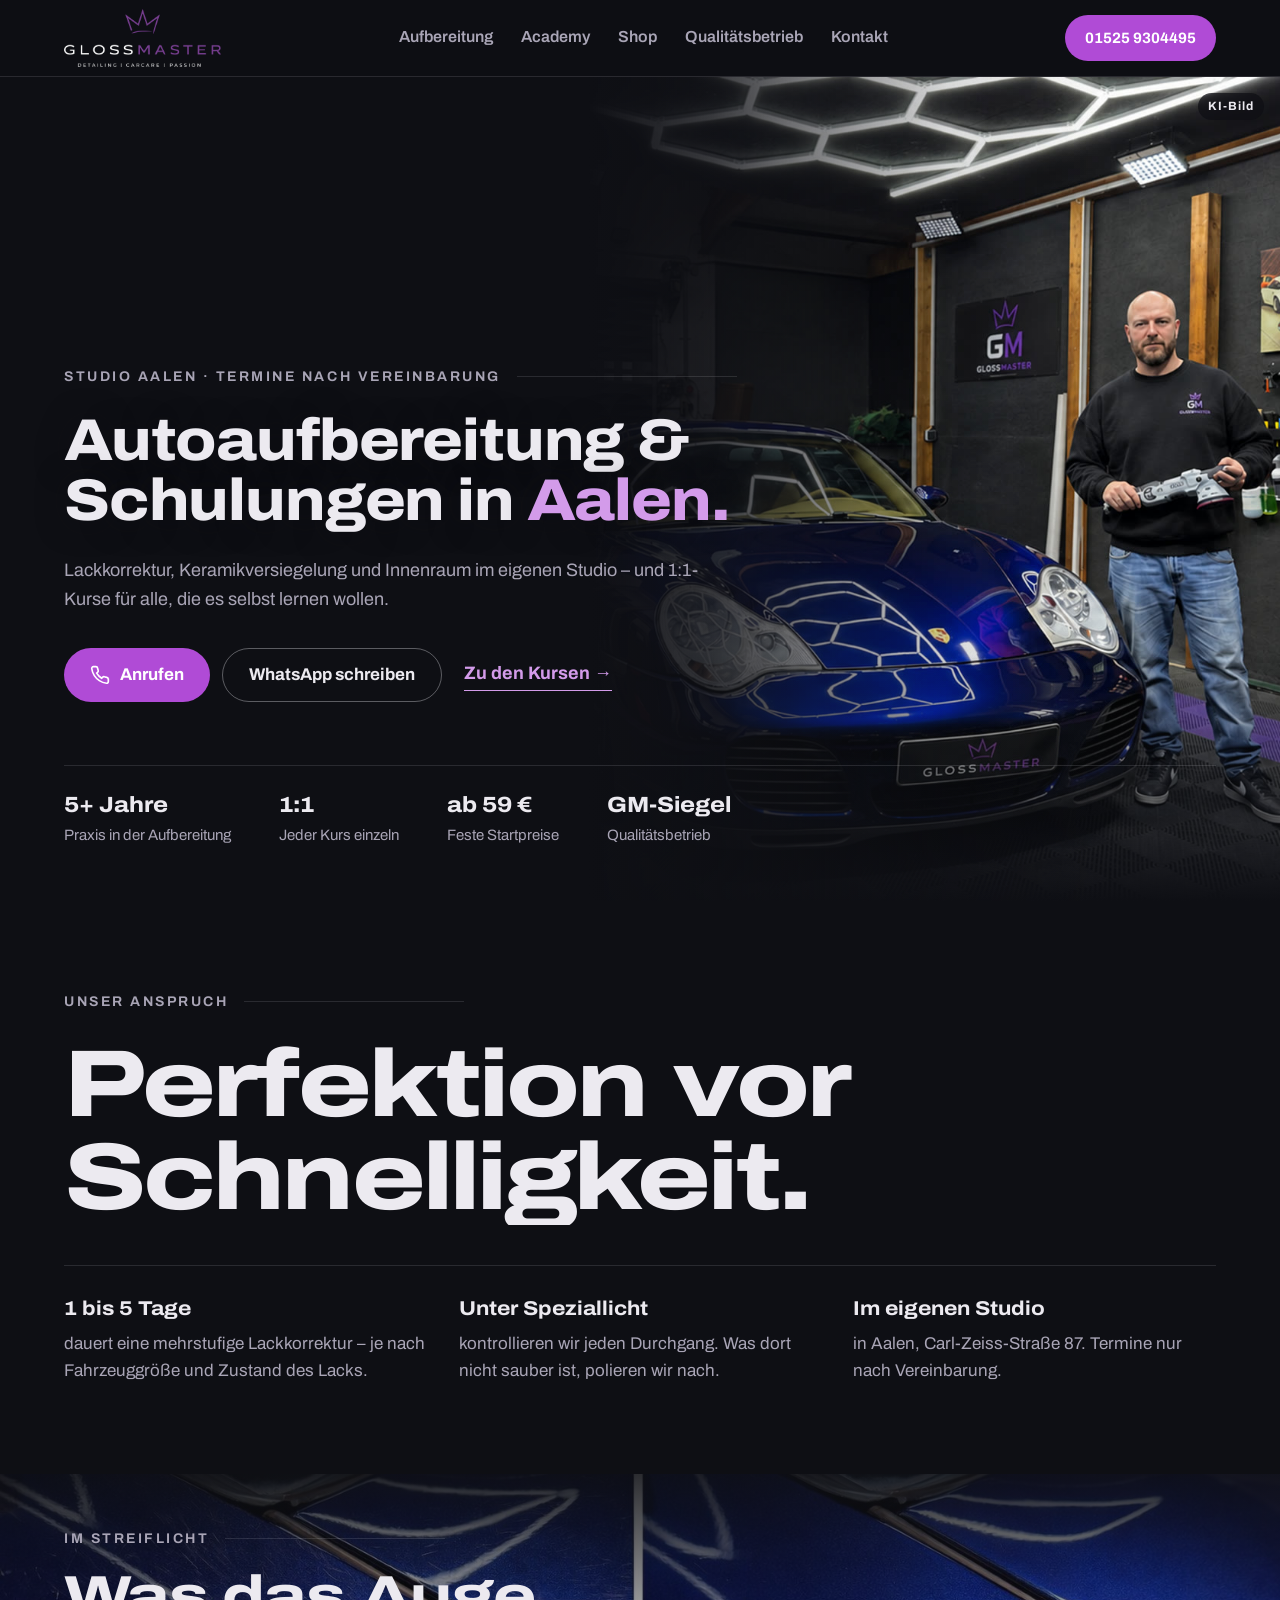
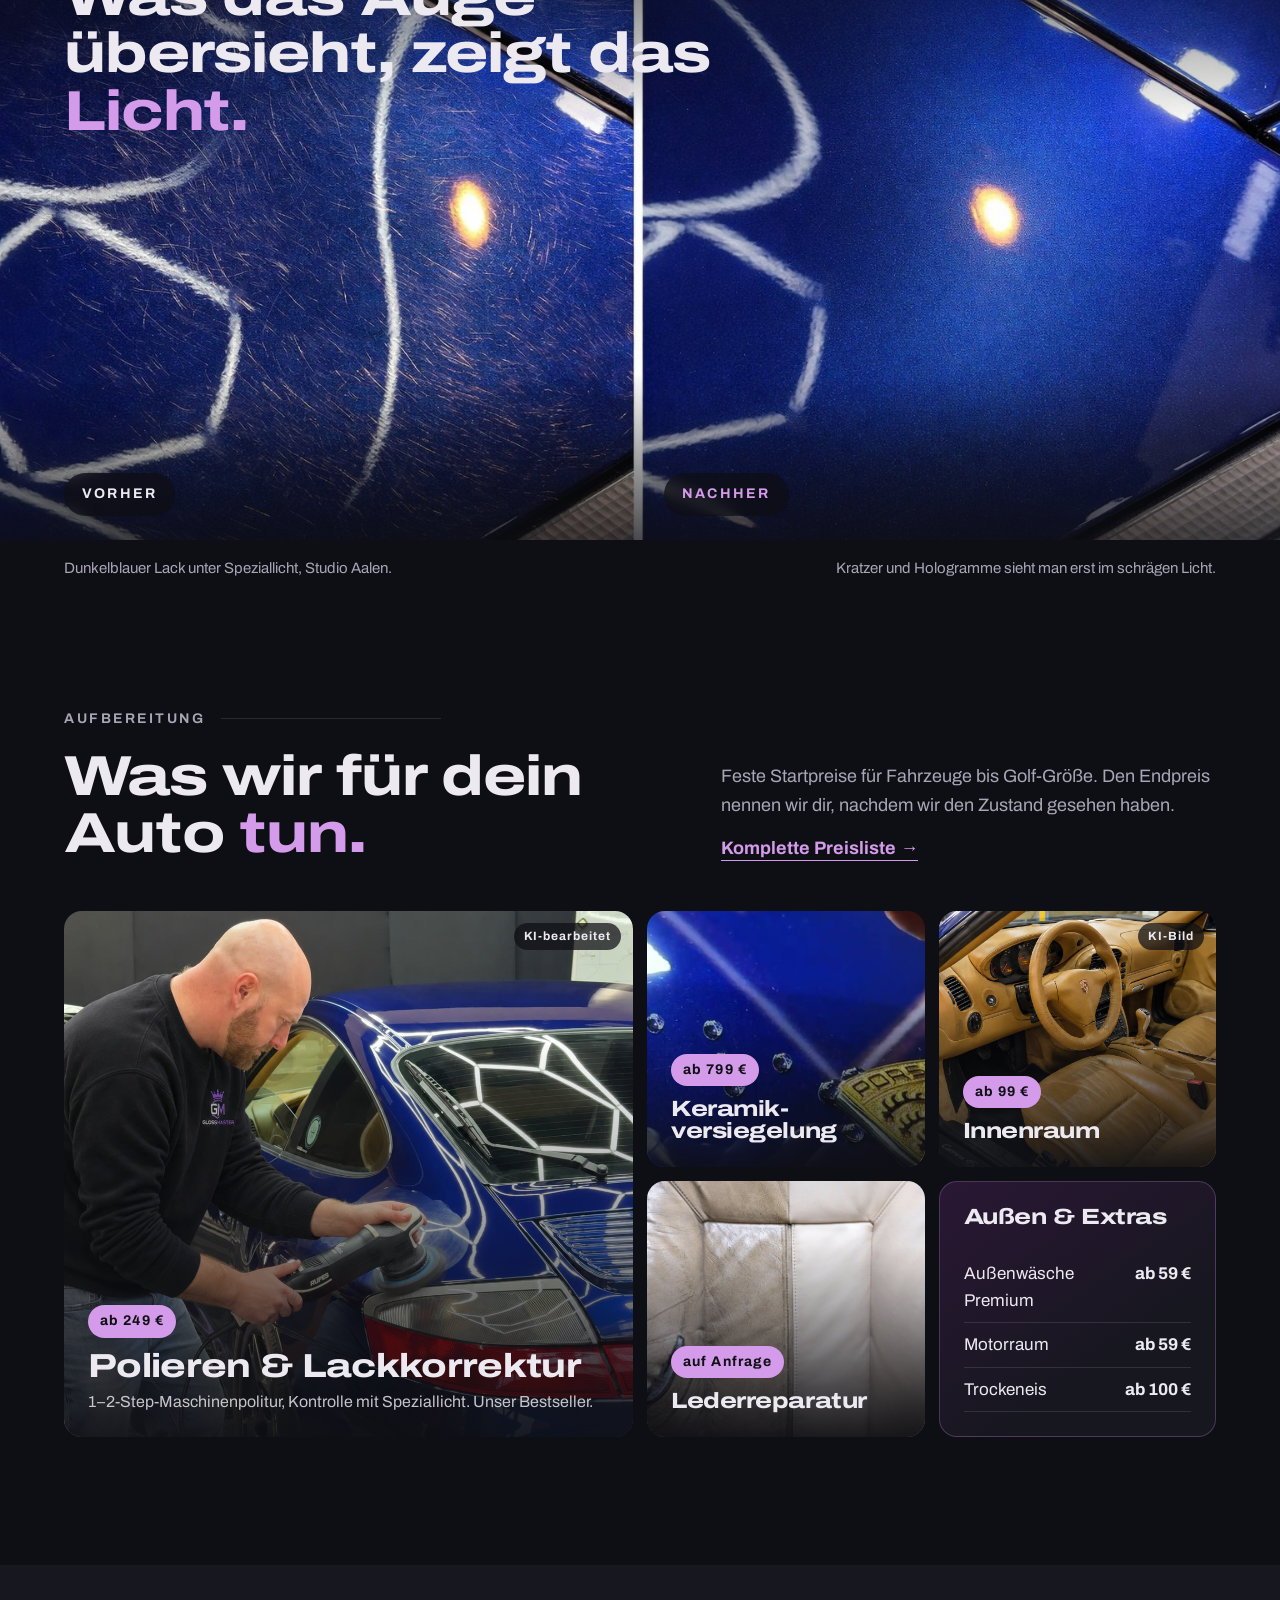
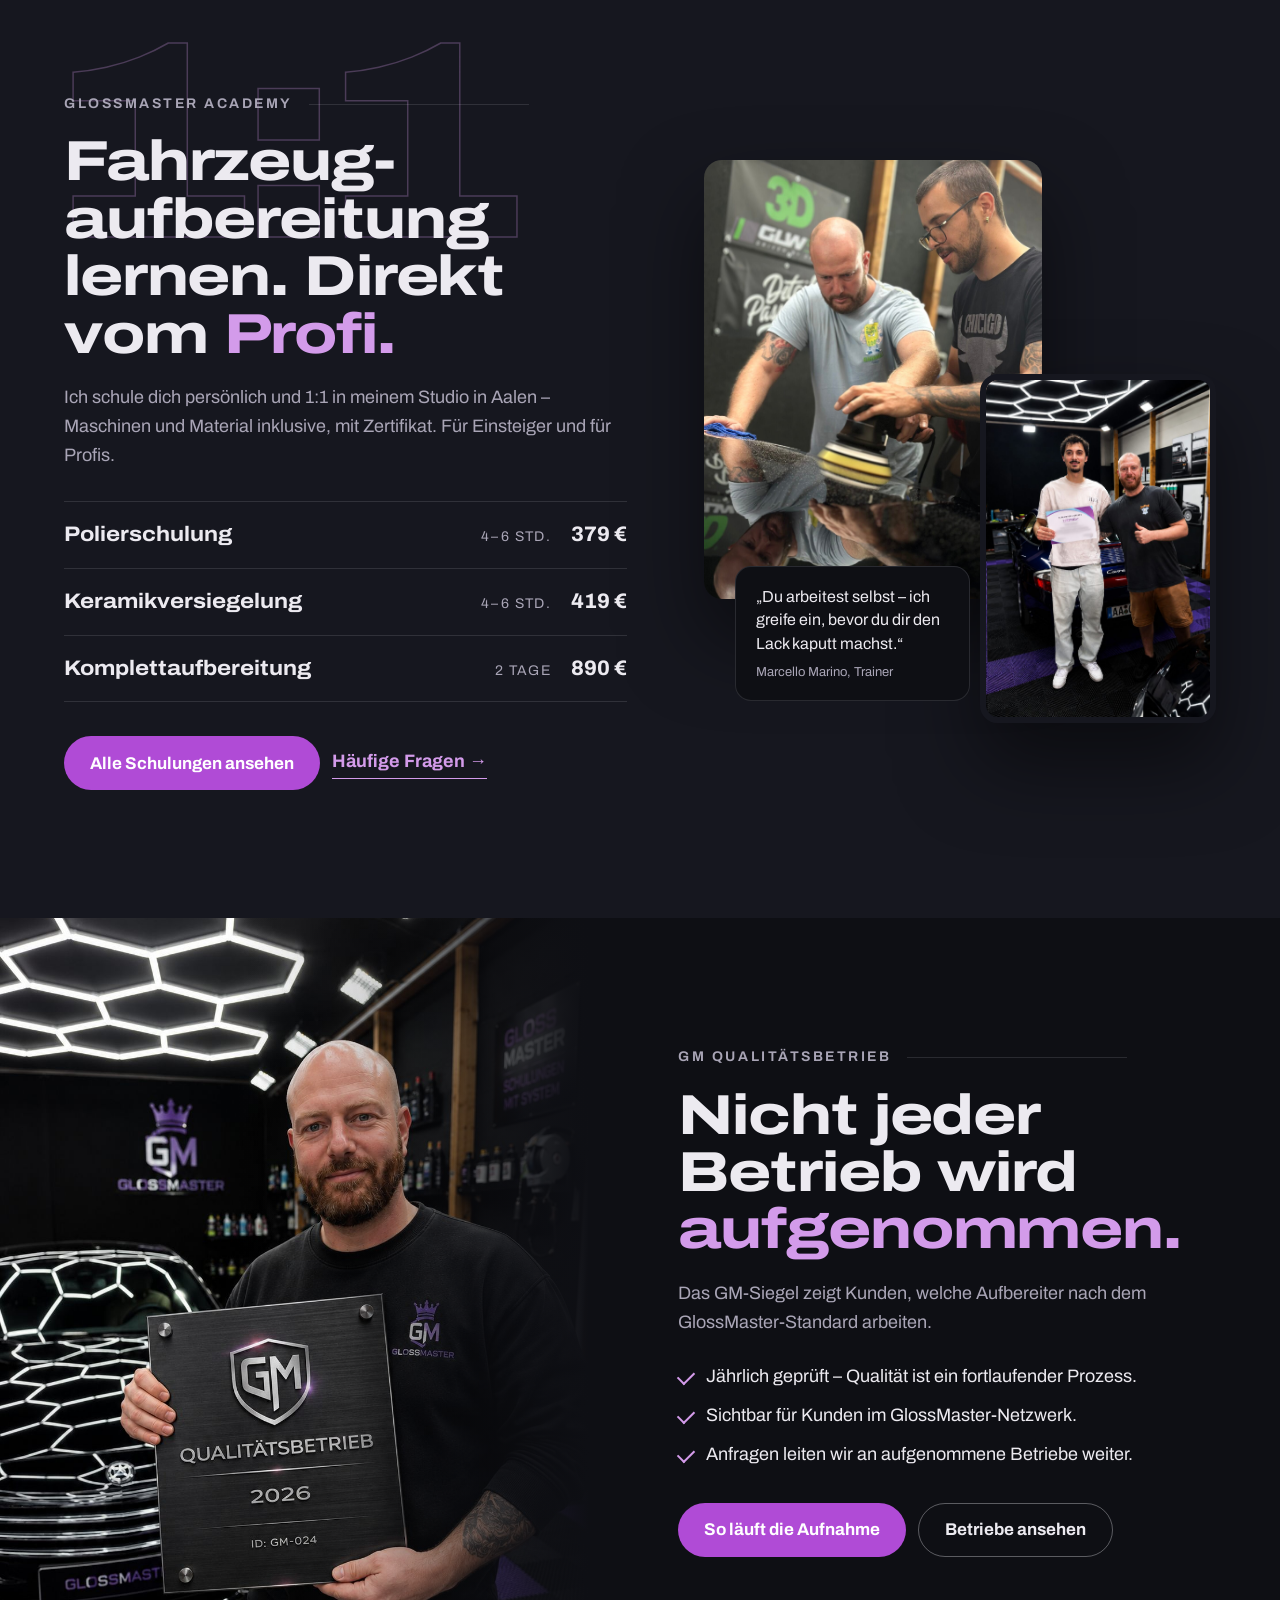
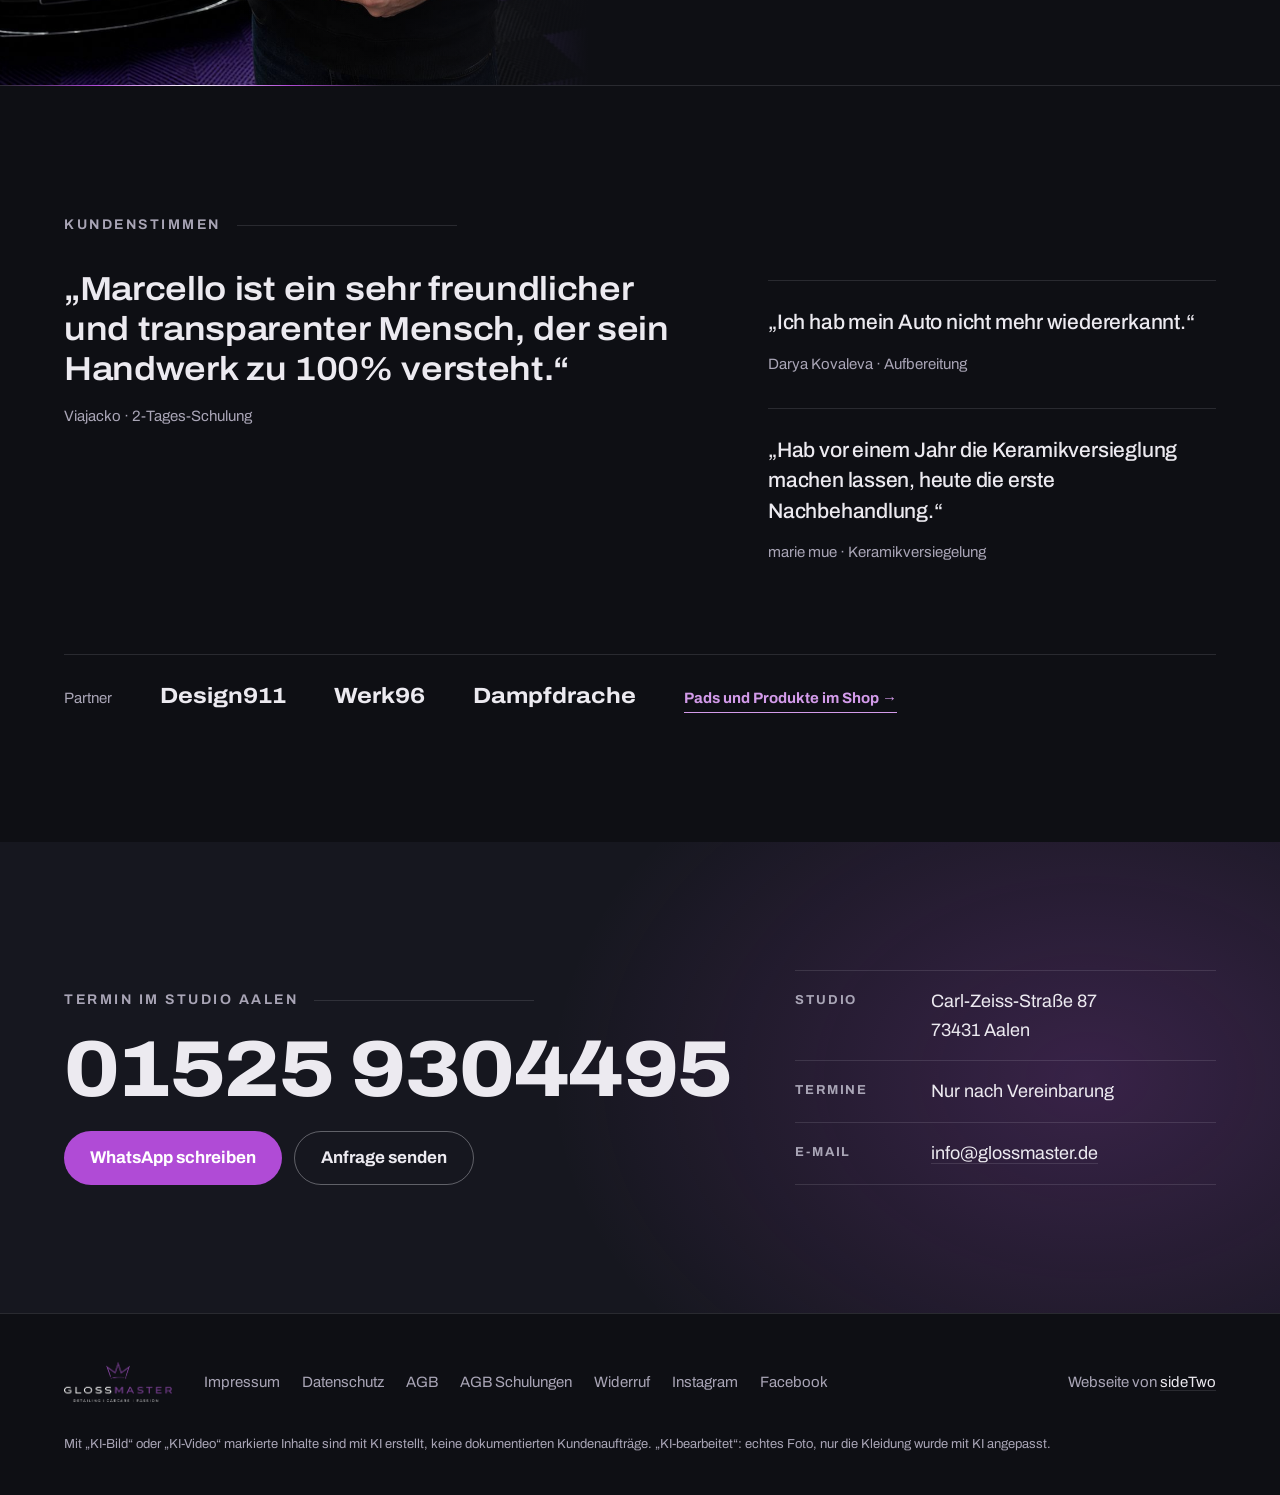
==== a-streiflicht/index.html @ d6c6d4ce "Hero: Marcello mit Porsche und GlossMaster-Kennzeichen (KI-Bild), Coaching-Karte wie die anderen Kar" ====
<!DOCTYPE html>
<html lang="de">
<head>
<meta charset="utf-8" />
<meta name="viewport" content="width=device-width, initial-scale=1" />
<meta name="robots" content="noindex, nofollow" />
<title>Autoaufbereitung & Schulungen in Aalen | GlossMaster</title>
<meta name="description" content="Lackkorrektur, Keramikversiegelung und Innenaufbereitung im Studio Aalen – und 1:1-Schulungen der GlossMaster Academy mit Zertifikat." />
<!--
  Entwurf A „Streiflicht“ – Startseite (sideTwo, 2026-11-23)
  Hero-Foto vorläufig (Porsche 992). Die Animation am Porsche 996 kommt nach dem Termin am 25.11.
  Alle Inhalte, Preise und Stimmen von glossmaster.de (Stand 2026-11-23).
-->
<link rel="preload" href="../assets/schrift/archivo-latin-wdth-wght.woff2" as="font" type="font/woff2" crossorigin />
<link rel="stylesheet" href="stil.css" />
<style>
  /* ---------- Hero ---------- */
  .hero {
    position: relative; overflow: hidden;
    min-height: min(calc(100vh - var(--kopf)), 980px); min-height: min(calc(100svh - var(--kopf)), 980px);
    display: flex; flex-direction: column; justify-content: flex-end;
  }
  .hero-foto { position: absolute; top: 0; right: 0; bottom: 0; width: 54vw; }
  .hero-foto img { width: 100%; height: 100%; object-fit: cover; object-position: 50% 42%; }
  .hero-foto::after {
    content: ""; position: absolute; inset: 0;
    background:
      linear-gradient(90deg, var(--grund) 0%, rgba(14,15,20,.82) 18%, rgba(14,15,20,.15) 52%, rgba(14,15,20,0) 75%),
      linear-gradient(0deg, var(--grund) 0%, rgba(14,15,20,0) 30%);
  }
  .hero::after {
    content: ""; position: absolute; inset: -30% -40%; pointer-events: none; z-index: 2;
    background: linear-gradient(105deg, transparent 44%, rgba(255,255,255,.035) 47%, rgba(255,255,255,.16) 50%, rgba(211,155,234,.08) 52.5%, transparent 56%);
    transform: translateX(-55%); mix-blend-mode: screen;
    animation: streif 8s cubic-bezier(.6,0,.3,1) infinite;
  }
  .hero-inhalt { position: relative; z-index: 1; width: 100%; padding-top: clamp(48px, 7vh, 96px); padding-bottom: clamp(36px, 6vh, 72px); }
  .hero-text { max-width: min(58vw, 980px); }
  .hero h1 { font-size: clamp(40px, 4.6vw, 92px); font-stretch: 112%; font-weight: 800; margin: 22px 0 26px; hyphens: manual; text-wrap: balance; text-shadow: 0 2px 30px rgba(14,15,20,.55); }
  .hero .lead { margin-bottom: 34px; }
  .hero .knoepfe .pfeil { margin-left: 10px; }
  .fakten {
    display: grid; grid-template-columns: repeat(4, auto); justify-content: start; gap: 12px 48px;
    margin-top: clamp(40px, 7vh, 88px); padding-top: 22px; border-top: 1px solid var(--linie); font-size: 15px; color: var(--gedimmt);
  }
  .fakten b { display: block; font-size: 22px; font-weight: 760; font-stretch: 112%; color: var(--text); }

  /* ---------- Anspruch: großer Schriftzug ---------- */
  .anspruch .gross {
    font-size: clamp(36px, 7.4vw, 150px); font-weight: 800; font-stretch: 125%; letter-spacing: -.03em; line-height: .98;
    margin: 26px 0 40px; hyphens: manual;
  }
  .anspruch-fuss { display: grid; grid-template-columns: repeat(3, minmax(0, 1fr)); gap: 32px; border-top: 1px solid var(--linie); padding-top: 26px; }
  .anspruch-fuss p { color: var(--gedimmt); font-size: 17px; }
  .anspruch-fuss b { display: block; color: var(--text); font-size: 20px; font-weight: 720; font-stretch: 112%; margin-bottom: 6px; }

  /* ---------- Vorher/Nachher über die volle Breite ---------- */
  .vn-voll { position: relative; height: clamp(440px, 74vh, 800px); background: #000; }
  .vn-voll img { width: 100%; height: 100%; object-fit: cover; object-position: 50% 62%; }
  .vn-voll .verlauf { position: absolute; inset: 0; background: linear-gradient(180deg, rgba(14,15,20,.88) 0%, rgba(14,15,20,0) 38%, rgba(14,15,20,0) 75%, rgba(14,15,20,.75) 100%); }
  .vn-voll .huelle { position: absolute; left: 0; right: 0; top: clamp(32px, 6vh, 64px); z-index: 2; }
  .vn-voll h2 { max-width: 15ch; margin-bottom: 0; }
  .marke {
    position: absolute; bottom: 24px; z-index: 2;
    font-size: 14px; font-weight: 700; letter-spacing: .16em; text-transform: uppercase;
    background: rgba(14,15,20,.72); backdrop-filter: blur(6px); border-radius: 999px; padding: 10px 18px;
  }
  .marke.vorher { left: var(--rand); }
  .marke.nachher { left: calc(50% + 24px); color: var(--violett-hell); }
  .vn-unter { display: flex; justify-content: space-between; gap: 20px; flex-wrap: wrap; padding-top: 16px; font-size: 15px; color: var(--gedimmt); }

  /* ---------- Leistungen als Mosaik ---------- */
  .leist-kopf { display: grid; grid-template-columns: 1.2fr 1fr; gap: clamp(28px, 5vw, 80px); align-items: end; margin-bottom: 48px; }
  .leist-kopf h2 { margin-bottom: 0; }
  .leist-kopf .lead { margin-bottom: 14px; }
  .mosaik { display: grid; grid-template-columns: repeat(4, minmax(0, 1fr)); grid-auto-rows: clamp(240px, 20vw, 330px); gap: 14px; }
  .kachel { position: relative; border-radius: 18px; overflow: hidden; text-decoration: none; background: var(--flaeche); display: flex; align-items: flex-end; }
  .kachel img { position: absolute; inset: 0; width: 100%; height: 100%; object-fit: cover; transition: transform .6s ease; }
  .kachel:hover img { transform: scale(1.04); }
  .kachel::before { content: ""; position: absolute; inset: 0; z-index: 1; background: linear-gradient(0deg, rgba(14,15,20,.92) 0%, rgba(14,15,20,.35) 45%, rgba(14,15,20,0) 75%); }
  .kachel-text { position: relative; z-index: 2; padding: 24px; }
  .kachel .preis { display: inline-block; font-size: 14px; font-weight: 700; letter-spacing: .08em; color: var(--grund); background: var(--violett-hell); border-radius: 999px; padding: 5px 12px; margin-bottom: 12px; }
  .kachel h3 { font-size: clamp(22px, 1.7vw, 28px); font-weight: 760; }
  .kachel p { margin-top: 6px; font-size: 16px; color: rgba(236,234,240,.82); line-height: 1.45; }
  .kachel.gross { grid-column: span 2; grid-row: span 2; }
  .kachel.gross h3 { font-size: clamp(28px, 2.6vw, 44px); }
  .kachel.text { background: linear-gradient(145deg, #2a1734, var(--flaeche) 70%); border: 1px solid rgba(211,155,234,.25); align-items: stretch; }
  .kachel.text::before { display: none; }
  .kachel.text .kachel-text { display: flex; flex-direction: column; justify-content: space-between; width: 100%; }
  .kachel.text ul { list-style: none; display: grid; gap: 8px; font-size: 17px; }
  .kachel.text li { display: flex; justify-content: space-between; gap: 12px; border-bottom: 1px solid var(--linie); padding-bottom: 8px; }
  .kachel.text li b { font-weight: 720; white-space: nowrap; }

  /* ---------- Academy-Teaser ---------- */
  .aca { display: grid; grid-template-columns: 1.1fr 1fr; gap: clamp(28px, 6vw, 110px); align-items: center; }
  .aca-text { position: relative; }
  .riesig {
    position: absolute; top: -.32em; left: -.04em; z-index: 0; pointer-events: none;
    font-size: clamp(180px, 22vw, 400px); font-weight: 800; font-stretch: 125%; line-height: 1; letter-spacing: -.04em;
    color: transparent; -webkit-text-stroke: 1.5px rgba(211,155,234,.28);
  }
  .aca-text > *:not(.riesig) { position: relative; z-index: 1; }
  .kursliste { list-style: none; margin: 32px 0 34px; border-top: 1px solid var(--linie); }
  .kursliste li { display: grid; grid-template-columns: 1fr auto auto; gap: 20px; align-items: baseline; padding: 16px 0; border-bottom: 1px solid var(--linie); }
  .kursliste b { font-size: 21px; font-weight: 720; font-stretch: 112%; }
  .kursliste span { font-size: 14px; letter-spacing: .1em; text-transform: uppercase; color: var(--gedimmt); }
  .kursliste em { font-style: normal; font-size: 21px; font-weight: 760; }
  .fotostapel { position: relative; height: clamp(460px, 44vw, 680px); }
  .fotostapel img { position: absolute; object-fit: cover; border-radius: 18px; box-shadow: 0 40px 80px rgba(0,0,0,.5); }
  .fotostapel .eins { left: 0; top: 0; width: 66%; height: 78%; }
  .fotostapel .zwei { right: 0; bottom: 0; width: 46%; height: 62%; border: 6px solid var(--flaeche); }
  .fotostapel .zitatkarte {
    position: absolute; left: 6%; bottom: 4%; max-width: 46%; z-index: 2;
    background: var(--grund); border: 1px solid var(--linie); border-radius: 16px; padding: 18px 20px; font-size: 16px; line-height: 1.45;
  }
  .fotostapel .zitatkarte cite { display: block; margin-top: 8px; font-style: normal; font-size: 13px; color: var(--gedimmt); }

  /* ---------- Qualitätsbetrieb: Bild randabfallend links ---------- */
  .siegel { position: relative; overflow: hidden; }
  .siegel-bild { position: absolute; top: 0; bottom: 0; left: 0; width: 46vw; }
  .siegel-bild img { width: 100%; height: 100%; object-fit: cover; object-position: 50% 30%; }
  .siegel-bild::after { content: ""; position: absolute; inset: 0; background: linear-gradient(270deg, var(--grund) 0%, rgba(14,15,20,.2) 35%, rgba(14,15,20,0) 60%); }
  .siegel .huelle { position: relative; z-index: 2; display: grid; grid-template-columns: 1fr 1fr; }
  .siegel-text { grid-column: 2; padding: clamp(80px, 10vw, 150px) 0 clamp(80px, 10vw, 150px) clamp(0px, 3vw, 48px); }
  .siegel .haken { margin: 26px 0 34px; font-size: 18px; }

  /* ---------- Stimmen ---------- */
  .stimmen { display: grid; grid-template-columns: 1.4fr 1fr; gap: clamp(28px, 6vw, 100px); align-items: start; }
  .stimme blockquote { font-size: clamp(26px, 2.6vw, 44px); line-height: 1.2; font-weight: 600; font-stretch: 112%; letter-spacing: -.01em; }
  .stimme.klein blockquote { font-size: 21px; font-weight: 500; font-stretch: 100%; line-height: 1.45; }
  .stimme cite { display: block; margin-top: 14px; font-style: normal; font-size: 15px; color: var(--gedimmt); }
  .stimmen-rechts { display: grid; gap: 32px; padding-top: 10px; }
  .stimmen-rechts .stimme { padding-top: 26px; border-top: 1px solid var(--linie); }
  .partner { margin-top: clamp(56px, 7vw, 96px); padding-top: 24px; border-top: 1px solid var(--linie); display: flex; gap: 16px 48px; flex-wrap: wrap; align-items: baseline; color: var(--gedimmt); font-size: 15px; }
  .partner b { color: var(--text); font-size: 22px; font-weight: 720; font-stretch: 112%; }

  @media (max-width: 1080px) {
    .mosaik { grid-template-columns: repeat(2, minmax(0, 1fr)); }
    .anspruch-fuss { grid-template-columns: 1fr; gap: 18px; }
  }
  @media (max-width: 860px) {
    .hero { min-height: 0; display: block; }
    .hero-foto { position: relative; width: 100%; height: 52vh; min-height: 320px; max-height: 520px; }
    .hero-foto::after { background: linear-gradient(0deg, var(--grund) 0%, rgba(14,15,20,.2) 45%, rgba(14,15,20,0) 70%); }
    .hero-inhalt { margin-top: -120px; padding-top: 0; }
    .hero-text { max-width: none; }
    .fakten { grid-template-columns: 1fr 1fr; gap: 18px 20px; margin-top: 32px; }
    .leist-kopf, .aca, .stimmen { grid-template-columns: minmax(0, 1fr); }
    .siegel-bild { position: relative; width: 100%; height: 50vh; min-height: 300px; }
    .siegel-bild::after { background: linear-gradient(0deg, var(--grund) 0%, rgba(14,15,20,0) 50%); }
    .siegel .huelle { grid-template-columns: minmax(0, 1fr); }
    .siegel-text { grid-column: 1; padding: 8px 0 80px; }
    .fotostapel { height: 420px; }
    .anspruch .gross { font-stretch: 100%; }
  }
  @media (max-width: 560px) {
    .mosaik { grid-template-columns: minmax(0, 1fr); grid-auto-rows: 260px; }
    .kachel.gross { grid-column: auto; grid-row: span 1; }
    .vn-voll { height: 420px; }
    .vn-voll img { object-position: 50% 100%; }
    .marke { bottom: 14px; font-size: 12px; padding: 7px 12px; }
    .marke.nachher { left: calc(50% + 12px); }
    .kursliste li { grid-template-columns: 1fr auto; }
    .kursliste span { display: none; }
    .fotostapel { height: 360px; }
    .fotostapel .zitatkarte { max-width: 70%; font-size: 15px; }
    .hero .knoepfe .pfeil { margin: 8px 0 0; }
  }
</style>
</head>
<body>

<header class="kopf">
  <div class="huelle">
    <a class="logo" href="./" aria-label="GlossMaster – zur Startseite"><img src="../assets/bilder/logo.png" alt="GlossMaster – Detailing, Carcare, Passion" width="900" height="332" /></a>
    <nav class="haupt" aria-label="Hauptmenü">
      <a href="preisliste/">Aufbereitung</a>
      <a href="academy/">Academy</a>
      <a href="https://glossmaster.de/shop/">Shop</a>
      <a href="qualitaetsbetrieb/">Qualitätsbetrieb</a>
      <a href="kontakt/">Kontakt</a>
    </nav>
    <a class="knopf voll" href="tel:+4915259304495">01525 9304495</a>
  </div>
  <nav class="menue-zeile" aria-label="Hauptmenü mobil">
    <a href="preisliste/">Aufbereitung</a>
    <a href="academy/">Academy</a>
    <a href="https://glossmaster.de/shop/">Shop</a>
    <a href="qualitaetsbetrieb/">Qualitätsbetrieb</a>
    <a href="kontakt/">Kontakt</a>
  </nav>
</header>

<main>

  <!-- ================= Hero ================= -->
  <section class="hero">
    <figure class="hero-foto">
      <!-- KI-Startbild (ChatGPT, aus den Termin-Fotos); der Kling-Hero blendet darüber ein, sobald assets/video/hero-ki-16x9.mp4 da ist. -->
      <img src="../assets/bilder/hero-ki-16x9.jpg" alt="Marcello Marino im GlossMaster-Pullover neben seinem blauen Porsche 996 unter dem Wabenlicht im Studio Aalen (mit KI erstellt)" style="object-position: 88% 50%" />
      <video class="ki-clip" data-loop="kopf" data-src="../assets/video/hero-ki-16x9.mp4" muted loop playsinline preload="none" aria-hidden="true" style="object-position: 88% 50%"></video>
      <span class="ki-marke nur-ohne-video" style="z-index:3;top:16px;right:16px">KI-Bild</span>
      <span class="ki-marke nur-bei-video" style="z-index:3;top:16px;right:16px">KI-Video</span>
    </figure>
    <div class="huelle hero-inhalt">
      <div class="hero-text">
        <p class="eyebrow">Studio Aalen · Termine nach Vereinbarung</p>
        <h1>Autoauf&shy;bereitung &amp; Schulungen in&nbsp;<em>Aalen.</em></h1>
        <p class="lead">Lackkorrektur, Keramikversiegelung und Innenraum im eigenen Studio – und 1:1-Kurse für alle, die es selbst lernen wollen.</p>
        <div class="knoepfe">
          <a class="knopf voll" href="tel:+4915259304495">
            <svg viewBox="0 0 24 24" fill="none" stroke="currentColor" stroke-width="2" aria-hidden="true"><path d="M22 16.9v3a2 2 0 0 1-2.2 2 19.8 19.8 0 0 1-8.6-3.1 19.5 19.5 0 0 1-6-6A19.8 19.8 0 0 1 2.1 4.2 2 2 0 0 1 4.1 2h3a2 2 0 0 1 2 1.7c.1.9.4 1.8.7 2.7a2 2 0 0 1-.5 2.1L8 9.8a16 16 0 0 0 6 6l1.3-1.3a2 2 0 0 1 2.1-.4c.9.3 1.8.6 2.7.7a2 2 0 0 1 1.7 2z"/></svg>
            Anrufen
          </a>
          <a class="knopf rand" href="https://wa.me/4915259304495">WhatsApp schreiben</a>
          <a class="pfeil" href="academy/">Zu den Kursen</a>
        </div>
      </div>
      <div class="fakten">
        <span><b>5+ Jahre</b>Praxis in der Aufbereitung</span>
        <span><b>1:1</b>Jeder Kurs einzeln</span>
        <span><b>ab 59 €</b>Feste Startpreise</span>
        <span><b>GM-Siegel</b>Qualitätsbetrieb</span>
      </div>
    </div>
  </section>

  <!-- ================= Anspruch ================= -->
  <section class="abschnitt eng anspruch" aria-label="Unser Anspruch">
    <div class="huelle">
      <p class="eyebrow">Unser Anspruch</p>
      <p class="gross glanz">Perfektion vor Schnellig&shy;keit.</p>
      <div class="anspruch-fuss">
        <p><b>1 bis 5 Tage</b>dauert eine mehrstufige Lackkorrektur – je nach Fahrzeuggröße und Zustand des Lacks.</p>
        <p><b>Unter Speziallicht</b>kontrollieren wir jeden Durchgang. Was dort nicht sauber ist, polieren wir nach.</p>
        <p><b>Im eigenen Studio</b>in Aalen, Carl-Zeiss-Straße 87. Termine nur nach Vereinbarung.</p>
      </div>
    </div>
  </section>

  <!-- ================= Vorher/Nachher ================= -->
  <section aria-labelledby="t-streif">
    <div class="vn-voll streif">
      <img src="../assets/bilder/lack-vorher-nachher.jpg" alt="Dunkelblauer Lack: links vorher mit Kratzern und Hologrammen, rechts nach der Politur" loading="lazy" />
      <div class="verlauf" aria-hidden="true"></div>
      <div class="huelle">
        <p class="eyebrow">Im Streiflicht</p>
        <h2 id="t-streif">Was das Auge übersieht, zeigt das <em>Licht.</em></h2>
      </div>
      <span class="marke vorher">Vorher</span>
      <span class="marke nachher">Nachher</span>
    </div>
    <div class="huelle vn-unter"><span>Dunkelblauer Lack unter Speziallicht, Studio Aalen.</span><span>Kratzer und Hologramme sieht man erst im schrägen Licht.</span></div>
  </section>

  <!-- ================= Leistungen ================= -->
  <section class="abschnitt" aria-labelledby="t-auf">
    <div class="huelle">
      <div class="leist-kopf">
        <div>
          <p class="eyebrow">Aufbereitung</p>
          <h2 id="t-auf">Was wir für dein Auto <em>tun.</em></h2>
        </div>
        <div>
          <p class="lead">Feste Startpreise für Fahrzeuge bis Golf-Größe. Den Endpreis nennen wir dir, nachdem wir den Zustand gesehen haben.</p>
          <a class="pfeil" href="preisliste/">Komplette Preisliste</a>
        </div>
      </div>
      <div class="mosaik">
        <a class="kachel gross streif" href="preisliste/#polieren">
          <img style="object-position: 50% 20%" src="../assets/bilder/marcello-poliert-ki.jpg" alt="Marcello Marino im GlossMaster-Pullover poliert einen blauen Porsche 996 (Kleidung per KI angepasst)" loading="lazy" /><span class="ki-marke">KI-bearbeitet</span>
          <div class="kachel-text"><span class="preis">ab 249 €</span><h3>Polieren &amp; Lackkorrektur</h3><p>1–2-Step-Maschinenpolitur, Kontrolle mit Speziallicht. Unser Bestseller.</p></div>
        </a>
        <a class="kachel" href="preisliste/#keramik">
          <img src="../assets/bilder/aufbereitung-keramik-4x3.jpg" alt="Wasser perlt nach der Keramikversiegelung auf dem blauen Lack ab" loading="lazy" />
          <div class="kachel-text"><span class="preis">ab 799 €</span><h3>Keramik&shy;versiegelung</h3></div>
        </a>
        <a class="kachel" href="preisliste/#innen">
          <img src="../assets/bilder/innenaufbereitung-ki.webp?v=2" alt="Symbolbild, mit KI erstellt: ockerfarbener Lederinnenraum eines Porsche 996" loading="lazy" /><span class="ki-marke">KI-Bild</span>
          <div class="kachel-text"><span class="preis">ab 99 €</span><h3>Innenraum</h3></div>
        </a>
        <a class="kachel" href="kontakt/">
          <img src="../assets/bilder/leder-vorher-nachher.jpg" alt="Ledersitz vor und nach der Reparatur" loading="lazy" />
          <div class="kachel-text"><span class="preis">auf Anfrage</span><h3>Lederreparatur</h3></div>
        </a>
        <a class="kachel text" href="preisliste/#extras">
          <div class="kachel-text">
            <h3>Außen &amp; Extras</h3>
            <ul>
              <li>Außenwäsche Premium <b>ab 59 €</b></li>
              <li>Motorraum <b>ab 59 €</b></li>
              <li>Trockeneis <b>ab 100 €</b></li>
            </ul>
          </div>
        </a>
      </div>
    </div>
  </section>

  <!-- ================= Academy ================= -->
  <section class="abschnitt hell" aria-labelledby="t-aca">
    <div class="huelle aca">
      <div class="aca-text">
        <span class="riesig" aria-hidden="true">1:1</span>
        <p class="eyebrow">GlossMaster Academy</p>
        <h2 id="t-aca">Fahrzeug&shy;aufbereitung lernen. Direkt vom <em>Profi.</em></h2>
        <p class="lead">Ich schule dich persönlich und 1:1 in meinem Studio in Aalen – Maschinen und Material inklusive, mit Zertifikat. Für Einsteiger und für Profis.</p>
        <ul class="kursliste">
          <li><b>Polierschulung</b><span>4–6 Std.</span><em>379 €</em></li>
          <li><b>Keramikversiegelung</b><span>4–6 Std.</span><em>419 €</em></li>
          <li><b>Komplettaufbereitung</b><span>2 Tage</span><em>890 €</em></li>
        </ul>
        <div class="knoepfe">
          <a class="knopf voll" href="academy/#kurse">Alle Schulungen ansehen</a>
          <a class="pfeil" href="academy/#fragen">Häufige Fragen</a>
        </div>
      </div>
      <div class="fotostapel">
        <img class="eins" src="../assets/bilder/schulung-polieren.jpg" alt="Teilnehmer poliert unter Anleitung von Marcello Marino" loading="lazy" />
        <img class="zwei" src="../assets/bilder/zertifikat-studio.jpg" alt="Kursabschluss mit Zertifikat im Studio" loading="lazy" />
        <blockquote class="zitatkarte">„Du arbeitest selbst – ich greife ein, bevor du dir den Lack kaputt machst.“<cite>Marcello Marino, Trainer</cite></blockquote>
      </div>
    </div>
  </section>

  <!-- ================= Qualitätsbetrieb ================= -->
  <section class="siegel" aria-labelledby="t-siegel">
    <figure class="siegel-bild">
      <img src="../assets/bilder/qualitaetsbetrieb.jpg" alt="Marcello Marino mit dem Schild GM Qualitätsbetrieb 2026" loading="lazy" />
    </figure>
    <div class="huelle">
      <div class="siegel-text">
        <p class="eyebrow">GM Qualitätsbetrieb</p>
        <h2 id="t-siegel">Nicht jeder Betrieb wird <em>aufgenommen.</em></h2>
        <p class="lead">Das GM-Siegel zeigt Kunden, welche Aufbereiter nach dem GlossMaster-Standard arbeiten.</p>
        <ul class="haken">
          <li>Jährlich geprüft – Qualität ist ein fortlaufender Prozess.</li>
          <li>Sichtbar für Kunden im GlossMaster-Netzwerk.</li>
          <li>Anfragen leiten wir an aufgenommene Betriebe weiter.</li>
        </ul>
        <div class="knoepfe">
          <a class="knopf voll" href="qualitaetsbetrieb/">So läuft die Aufnahme</a>
          <a class="knopf rand" href="https://glossmaster.de/partner/">Betriebe ansehen</a>
        </div>
      </div>
    </div>
  </section>

  <div class="lichtkante" aria-hidden="true"></div>

  <!-- ================= Stimmen ================= -->
  <section class="abschnitt" aria-labelledby="t-stimmen">
    <div class="huelle">
      <p class="eyebrow" id="t-stimmen">Kundenstimmen</p>
      <div class="stimmen" style="margin-top:34px">
        <figure class="stimme"><blockquote>„Marcello ist ein sehr freundlicher und transparenter Mensch, der sein Handwerk zu 100% versteht.“</blockquote><cite>Viajacko · 2-Tages-Schulung</cite></figure>
        <div class="stimmen-rechts">
          <figure class="stimme klein"><blockquote>„Ich hab mein Auto nicht mehr wiedererkannt.“</blockquote><cite>Darya Kovaleva · Aufbereitung</cite></figure>
          <figure class="stimme klein"><blockquote>„Hab vor einem Jahr die Keramikversieglung machen lassen, heute die erste Nachbehandlung.“</blockquote><cite>marie mue · Keramikversiegelung</cite></figure>
        </div>
      </div>
      <div class="partner"><span>Partner</span><b>Design911</b><b>Werk96</b><b>Dampfdrache</b><a class="pfeil" href="https://glossmaster.de/shop/">Pads und Produkte im Shop</a></div>
    </div>
  </section>

  <!-- ================= Schluss ================= -->
  <section class="abschnitt schluss" aria-labelledby="t-schluss">
    <div class="huelle">
      <div>
        <p class="eyebrow" id="t-schluss">Termin im Studio Aalen</p>
        <a class="nummer glanz" href="tel:+4915259304495">01525 9304495</a>
        <div class="knoepfe">
          <a class="knopf voll" href="https://wa.me/4915259304495">WhatsApp schreiben</a>
          <a class="knopf rand" href="kontakt/">Anfrage senden</a>
        </div>
      </div>
      <dl>
        <div><dt>Studio</dt><dd>Carl-Zeiss-Straße 87<br />73431 Aalen</dd></div>
        <div><dt>Termine</dt><dd>Nur nach Vereinbarung</dd></div>
        <div><dt>E-Mail</dt><dd><a href="mailto:info@glossmaster.de">info@glossmaster.de</a></dd></div>
      </dl>
    </div>
  </section>
</main>

<footer class="fuss">
  <div class="huelle">
    <img src="../assets/bilder/logo.png" alt="GlossMaster" width="900" height="332" loading="lazy" />
    <nav aria-label="Rechtliches und Social Media">
      <a href="https://glossmaster.de/impressum/">Impressum</a>
      <a href="https://glossmaster.de/datenschutzerklaerung/">Datenschutz</a>
      <a href="https://glossmaster.de/our-terms/">AGB</a>
      <a href="https://glossmaster.de/agbs-fuer-schulungen/">AGB Schulungen</a>
      <a href="https://glossmaster.de/widerruf/">Widerruf</a>
      <a href="https://www.instagram.com/glossmaster_official">Instagram</a>
      <a href="https://www.facebook.com/glossmaster_official">Facebook</a>
    </nav>
    <span class="von">Webseite von <a href="https://sidetwo.de">sideTwo</a></span>
    <p class="ki-hinweis">Mit „KI-Bild“ oder „KI-Video“ markierte Inhalte sind mit KI erstellt, keine dokumentierten Kundenaufträge. „KI-bearbeitet“: echtes Foto, nur die Kleidung wurde mit KI angepasst.</p>
  </div>
</footer>

<div class="leiste" aria-label="Schnellkontakt">
  <a class="knopf voll" href="tel:+4915259304495">Anrufen</a>
  <a class="knopf rand" href="https://wa.me/4915259304495">WhatsApp</a>
</div>
<script src="video.js" defer></script>
</body>
</html>
---- a-streiflicht/stil.css ----
/* GlossMaster – Entwurf A „Streiflicht“ (sideTwo, 2026-11-23)
   Ein Stylesheet für alle Seiten. Leitidee: Prüflampe – Lackfehler sieht man nur im schrägen Licht.
   Signature: Streiflicht (wandernde Lichtkante) über Hero, Bildern, Überschriften und Trennlinien. */

@font-face {
  font-family: "Archivo";
  src: url("../assets/schrift/archivo-latin-wdth-wght.woff2") format("woff2");
  font-weight: 100 900;
  font-stretch: 62% 125%;
  font-display: swap;
}

:root {
  --grund:   #0e0f14;
  --flaeche: #16171f;
  --flaeche-2: #1d1e28;
  --text:    #eceaf0;
  --gedimmt: #a9a5b6;
  --violett: #b04bd6;
  --violett-hell: #d39bea;
  --linie:   rgba(236, 234, 240, .12);
  --rand:    clamp(20px, 5vw, 72px);
  --breite:  1520px;
  --kopf:    76px;
}

* { box-sizing: border-box; margin: 0; padding: 0; }
html { scroll-behavior: smooth; scroll-padding-top: calc(var(--kopf) + 16px); }
body {
  font-family: "Archivo", Arial, sans-serif;
  font-size: 18px; line-height: 1.6;
  color: var(--text); background: var(--grund);
  overflow-x: clip; -webkit-font-smoothing: antialiased;
}
img { display: block; max-width: 100%; }
a { color: inherit; }
:focus-visible { outline: 2px solid var(--violett-hell); outline-offset: 3px; }
.huelle { max-width: var(--breite); margin: 0 auto; padding: 0 var(--rand); }

/* ---------- Typo ---------- */
h1, h2, h3 { font-stretch: 125%; letter-spacing: -.02em; line-height: 1.02; overflow-wrap: break-word; hyphens: auto; }
h2 { font-size: clamp(34px, 4.4vw, 72px); font-weight: 760; margin: 18px 0 20px; }
h1 em, h2 em, h3 em { font-style: normal; color: var(--violett-hell); }
.lead { font-size: clamp(18px, 1.2vw, 21px); color: var(--gedimmt); max-width: 640px; }

.eyebrow {
  display: flex; align-items: center; gap: 16px;
  font-size: 14px; font-weight: 650; letter-spacing: .18em; text-transform: uppercase; color: var(--gedimmt);
}
.eyebrow::after { content: ""; flex: 1; max-width: 220px; height: 1px; background: var(--linie); }

/* Signature: Glanz, der durch Schrift wandert */
.glanz {
  background: linear-gradient(105deg, var(--text) 38%, #fff 46%, var(--violett-hell) 49%, var(--text) 56%) 0 0 / 260% 100%;
  -webkit-background-clip: text; background-clip: text; color: transparent;
  animation: glanz 7s cubic-bezier(.6,0,.3,1) infinite;
}
@keyframes glanz { 0% { background-position: 110% 0; } 60%, 100% { background-position: -10% 0; } }

/* Signature: Lichtkante als Trenner */
.lichtkante { position: relative; height: 1px; background: var(--linie); overflow: hidden; }
.lichtkante::before {
  content: ""; position: absolute; top: 0; bottom: 0; width: 30%;
  background: linear-gradient(90deg, transparent, var(--violett), #fff, var(--violett), transparent);
  animation: kante 7s ease-in-out infinite;
}
@keyframes kante { 0% { left: -30%; } 60%, 100% { left: 100%; } }

/* Signature: Streiflicht über Bildflächen */
.streif { position: relative; overflow: hidden; }
.streif::after {
  content: ""; position: absolute; inset: -20% -40%; pointer-events: none; z-index: 1;
  background: linear-gradient(105deg, transparent 45%, rgba(255,255,255,.04) 48%, rgba(255,255,255,.18) 50%, rgba(211,155,234,.08) 52%, transparent 55%);
  transform: translateX(-55%); mix-blend-mode: screen;
  animation: streif 9s cubic-bezier(.6,0,.3,1) 1.5s infinite;
}
@keyframes streif { 0% { transform: translateX(-55%); } 55%, 100% { transform: translateX(55%); } }

/* ---------- Knöpfe ---------- */
.knopf {
  display: inline-flex; align-items: center; justify-content: center; gap: 10px;
  min-height: 54px; padding: 0 26px; border-radius: 999px;
  font-weight: 700; font-size: 17px; text-decoration: none; white-space: nowrap;
  transition: transform .15s ease, background .15s ease, border-color .15s ease;
}
.knopf:hover { transform: translateY(-1px); }
.knopf.voll { background: var(--violett); color: #fff; }
.knopf.voll:hover { background: #c05ee4; }
.knopf.rand { border: 1.5px solid rgba(236,234,240,.35); color: var(--text); }
.knopf.rand:hover { border-color: var(--text); }
.knopf svg { width: 20px; height: 20px; }
.knoepfe { display: flex; flex-wrap: wrap; gap: 12px; align-items: center; }
.pfeil { font-weight: 700; text-decoration: none; color: var(--violett-hell); border-bottom: 1.5px solid currentColor; padding-bottom: 2px; }
.pfeil::after { content: " →"; }

/* ---------- Kopf ---------- */
.kopf { position: sticky; top: 0; z-index: 20; background: rgba(14,15,20,.88); backdrop-filter: blur(10px); border-bottom: 1px solid var(--linie); }
.kopf .huelle { display: flex; align-items: center; justify-content: space-between; gap: 24px; min-height: var(--kopf); }
.kopf .logo img { height: 58px; width: auto; }
.kopf .haupt { display: flex; gap: 28px; }
.kopf .haupt a { text-decoration: none; font-weight: 600; font-size: 16px; color: var(--gedimmt); padding: 12px 0; border-bottom: 2px solid transparent; }
.kopf .haupt a:hover { color: var(--text); }
.kopf .haupt a[aria-current="page"] { color: var(--text); border-bottom-color: var(--violett); }
.kopf .knopf { min-height: 46px; padding: 0 20px; font-size: 15px; }
.kopf .menue-zeile { display: none; }

/* ---------- Abschnitte ---------- */
.abschnitt { padding: clamp(80px, 10vw, 150px) 0; }
.abschnitt.eng { padding: clamp(56px, 7vw, 100px) 0; }
.hell { background: var(--flaeche); }

/* ---------- Seitenkopf der Unterseiten ---------- */
.seitenkopf { position: relative; overflow: hidden; padding: clamp(64px, 9vw, 140px) 0 clamp(48px, 6vw, 88px); }
.seitenkopf h1 { font-size: clamp(42px, 6vw, 112px); font-weight: 800; margin: 22px 0 24px; max-width: 14ch; }
.seitenkopf .lead { font-size: clamp(19px, 1.3vw, 23px); }
.seitenkopf.mit-bild { min-height: min(78vh, 820px); display: flex; align-items: flex-end; }
.seitenkopf .bild { position: absolute; top: 0; right: 0; bottom: 0; width: 50vw; }
.seitenkopf .bild img, .seitenkopf .bild video { width: 100%; height: 100%; object-fit: cover; display: block; }
.seitenkopf .bild::after {
  content: ""; position: absolute; inset: 0;
  background: linear-gradient(90deg, var(--grund) 0%, rgba(14,15,20,.75) 22%, rgba(14,15,20,.1) 60%), linear-gradient(0deg, var(--grund), rgba(14,15,20,0) 35%);
}
.seitenkopf .huelle { position: relative; z-index: 2; width: 100%; }

/* ---------- Listen mit Häkchen ---------- */
.haken { list-style: none; display: grid; gap: 10px; }
.haken li { position: relative; padding-left: 28px; }
.haken li::before { content: ""; position: absolute; left: 0; top: .5em; width: 14px; height: 8px; border-left: 2px solid var(--violett-hell); border-bottom: 2px solid var(--violett-hell); transform: rotate(-45deg); }
.kreuz { list-style: none; display: grid; gap: 10px; }
.kreuz li { position: relative; padding-left: 28px; color: var(--gedimmt); }
.kreuz li::before, .kreuz li::after { content: ""; position: absolute; left: 2px; top: .75em; width: 14px; height: 2px; background: var(--gedimmt); transform: rotate(45deg); }
.kreuz li::after { transform: rotate(-45deg); }

/* ---------- Schritte ---------- */
.schritte { display: grid; grid-template-columns: repeat(4, minmax(0, 1fr)); }
.schritt { padding: 30px 28px 0 0; border-top: 1px solid var(--linie); position: relative; }
.schritt::before { content: ""; position: absolute; top: -5px; left: 0; width: 9px; height: 9px; border-radius: 50%; background: var(--violett); box-shadow: 0 0 18px var(--violett); }
.schritt .nr { font-size: 14px; font-weight: 700; letter-spacing: .14em; color: var(--gedimmt); }
.schritt h3 { font-size: 22px; font-weight: 720; margin: 8px 0; }
.schritt p { font-size: 16px; color: var(--gedimmt); line-height: 1.5; }

/* ---------- FAQ ---------- */
.faq { border-top: 1px solid var(--linie); }
.faq details { border-bottom: 1px solid var(--linie); }
.faq summary {
  list-style: none; cursor: pointer; display: flex; justify-content: space-between; align-items: center; gap: 24px;
  padding: 26px 0; font-size: clamp(19px, 1.5vw, 24px); font-weight: 680; font-stretch: 112%;
}
.faq summary::-webkit-details-marker { display: none; }
.faq summary::after { content: "+"; font-size: 30px; font-weight: 400; color: var(--violett-hell); transition: transform .2s ease; }
.faq details[open] summary::after { transform: rotate(45deg); }
.faq details p { padding: 0 0 28px; color: var(--gedimmt); max-width: 760px; }

/* ---------- Schlussband (Kontakt-CTA auf jeder Seite) ---------- */
.schluss { position: relative; overflow: hidden; background: radial-gradient(ellipse 60% 120% at 85% 50%, rgba(176,75,214,.22), transparent 70%), var(--flaeche); }
.schluss .huelle { display: grid; grid-template-columns: 1.3fr 1fr; gap: clamp(28px, 5vw, 80px); align-items: end; }
.schluss .nummer { display: block; font-size: clamp(40px, 6.2vw, 116px); font-weight: 800; font-stretch: 112%; letter-spacing: -.02em; line-height: 1; text-decoration: none; margin: 18px 0 22px; white-space: nowrap; }
.schluss .nummer:hover { color: var(--violett-hell); }
.schluss dl { border-top: 1px solid var(--linie); }
.schluss dl div { display: grid; grid-template-columns: 120px 1fr; gap: 16px; padding: 16px 0; border-bottom: 1px solid var(--linie); }
.schluss dt { font-size: 13px; font-weight: 700; letter-spacing: .14em; text-transform: uppercase; color: var(--gedimmt); padding-top: 3px; }
.schluss dd a { text-decoration: none; border-bottom: 1px solid var(--linie); }

/* ---------- Fuß ---------- */
.fuss { padding: 48px 0 40px; border-top: 1px solid var(--linie); font-size: 15px; color: var(--gedimmt); }
.fuss .huelle { display: grid; grid-template-columns: auto 1fr auto; gap: 32px; align-items: center; }
.fuss img { height: 40px; width: auto; }
.fuss nav { display: flex; flex-wrap: wrap; gap: 8px 22px; }
.fuss a { text-decoration: none; }
.fuss a:hover { color: var(--text); }
.fuss .von a { color: var(--text); border-bottom: 1px solid var(--linie); }
.fuss .ki-hinweis { grid-column: 1 / -1; font-size: 13px; }
/* Kling-Clip über Standbild: unsichtbar, bis er läuft (video.js setzt .spielt am Elternelement) */
.ki-clip { position: absolute; inset: 0; width: 100%; height: 100%; object-fit: cover; opacity: 0; transition: opacity .8s ease; }
.spielt > .ki-clip { opacity: 1; }
.nur-bei-video { display: none !important; }
.spielt .nur-bei-video { display: inline-block !important; }
.spielt .nur-ohne-video { display: none !important; }
/* KI-Kennzeichnung am Bild (Entscheidung „Footer-Vermerk sideTwo und KI-Bilder kennzeichnen“) */
.ki-marke { position: absolute; top: 12px; right: 12px; z-index: 3; padding: 4px 10px; border-radius: 999px; background: rgba(14,15,20,.72); color: var(--text);
  font-size: 12px; font-weight: 700; letter-spacing: .08em; pointer-events: none; }

/* ---------- Handy-Leiste ---------- */
.leiste { display: none; }

/* ======================================================
   Breakpoints (gelten für alle Seiten)
   ====================================================== */
@media (max-width: 1080px) {
  .schritte { grid-template-columns: repeat(2, minmax(0, 1fr)); row-gap: 36px; }
}
@media (max-width: 960px) {
  .kopf .haupt, .kopf .knopf { display: none; }
  .kopf .menue-zeile {
    display: flex; gap: 6px; overflow-x: auto; scrollbar-width: none;
    padding: 0 var(--rand) 10px; margin-top: -6px;
  }
  .menue-zeile::-webkit-scrollbar { display: none; }
  .menue-zeile a {
    flex: none; display: inline-flex; align-items: center; min-height: 44px; padding: 0 16px;
    border: 1px solid var(--linie); border-radius: 999px; text-decoration: none; font-size: 15px; font-weight: 600; color: var(--gedimmt);
  }
  .menue-zeile a[aria-current="page"] { color: var(--text); border-color: var(--violett); }
}
@media (max-width: 860px) {
  body { font-size: 17px; padding-bottom: 76px; }
  .kopf .logo img { height: 48px; }
  .schluss .huelle { grid-template-columns: 1fr; }
  .seitenkopf.mit-bild { min-height: 0; display: block; padding-top: 0; }
  .seitenkopf .bild { position: relative; width: 100%; height: 46vh; min-height: 280px; max-height: 460px; }
  .seitenkopf .bild::after { background: linear-gradient(0deg, var(--grund) 0%, rgba(14,15,20,.15) 55%); }
  .seitenkopf.mit-bild .huelle { margin-top: -90px; }
  .fuss .huelle { grid-template-columns: 1fr; }
  .leiste {
    display: grid; grid-template-columns: 1fr 1fr; gap: 8px;
    position: fixed; left: 0; right: 0; bottom: 0; z-index: 30;
    padding: 10px 12px calc(10px + env(safe-area-inset-bottom));
    background: rgba(14,15,20,.94); backdrop-filter: blur(10px); border-top: 1px solid var(--linie);
  }
  .leiste .knopf { min-height: 52px; padding: 0 12px; }
}
@media (max-width: 560px) {
  .schritte { grid-template-columns: minmax(0, 1fr); }
  .schluss dl div { grid-template-columns: 1fr; gap: 4px; }
  .knoepfe .knopf { width: 100%; }
  .schluss .nummer { font-size: 40px; white-space: normal; }
}
@media (prefers-reduced-motion: reduce) {
  .glanz, .lichtkante::before, .streif::after { animation: none; }
  .lichtkante::before, .streif::after { display: none; }
  html { scroll-behavior: auto; }
}
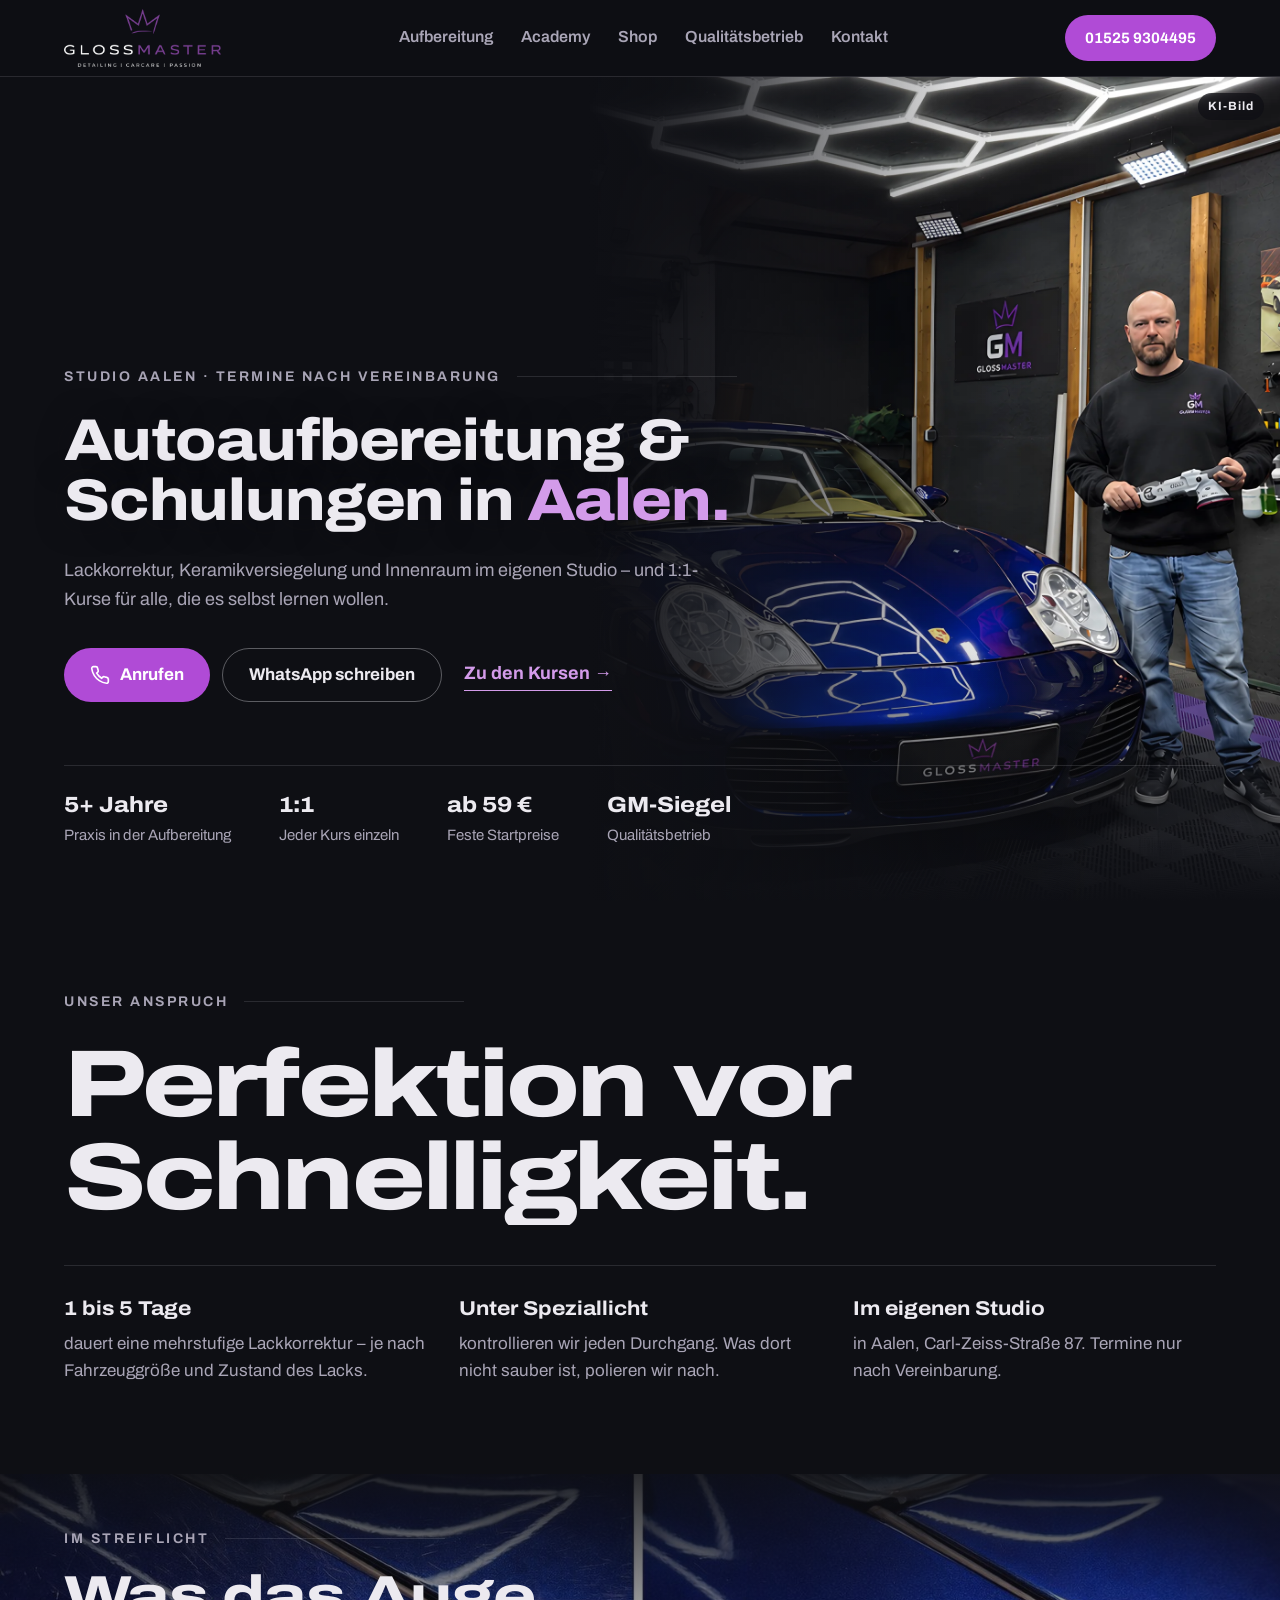
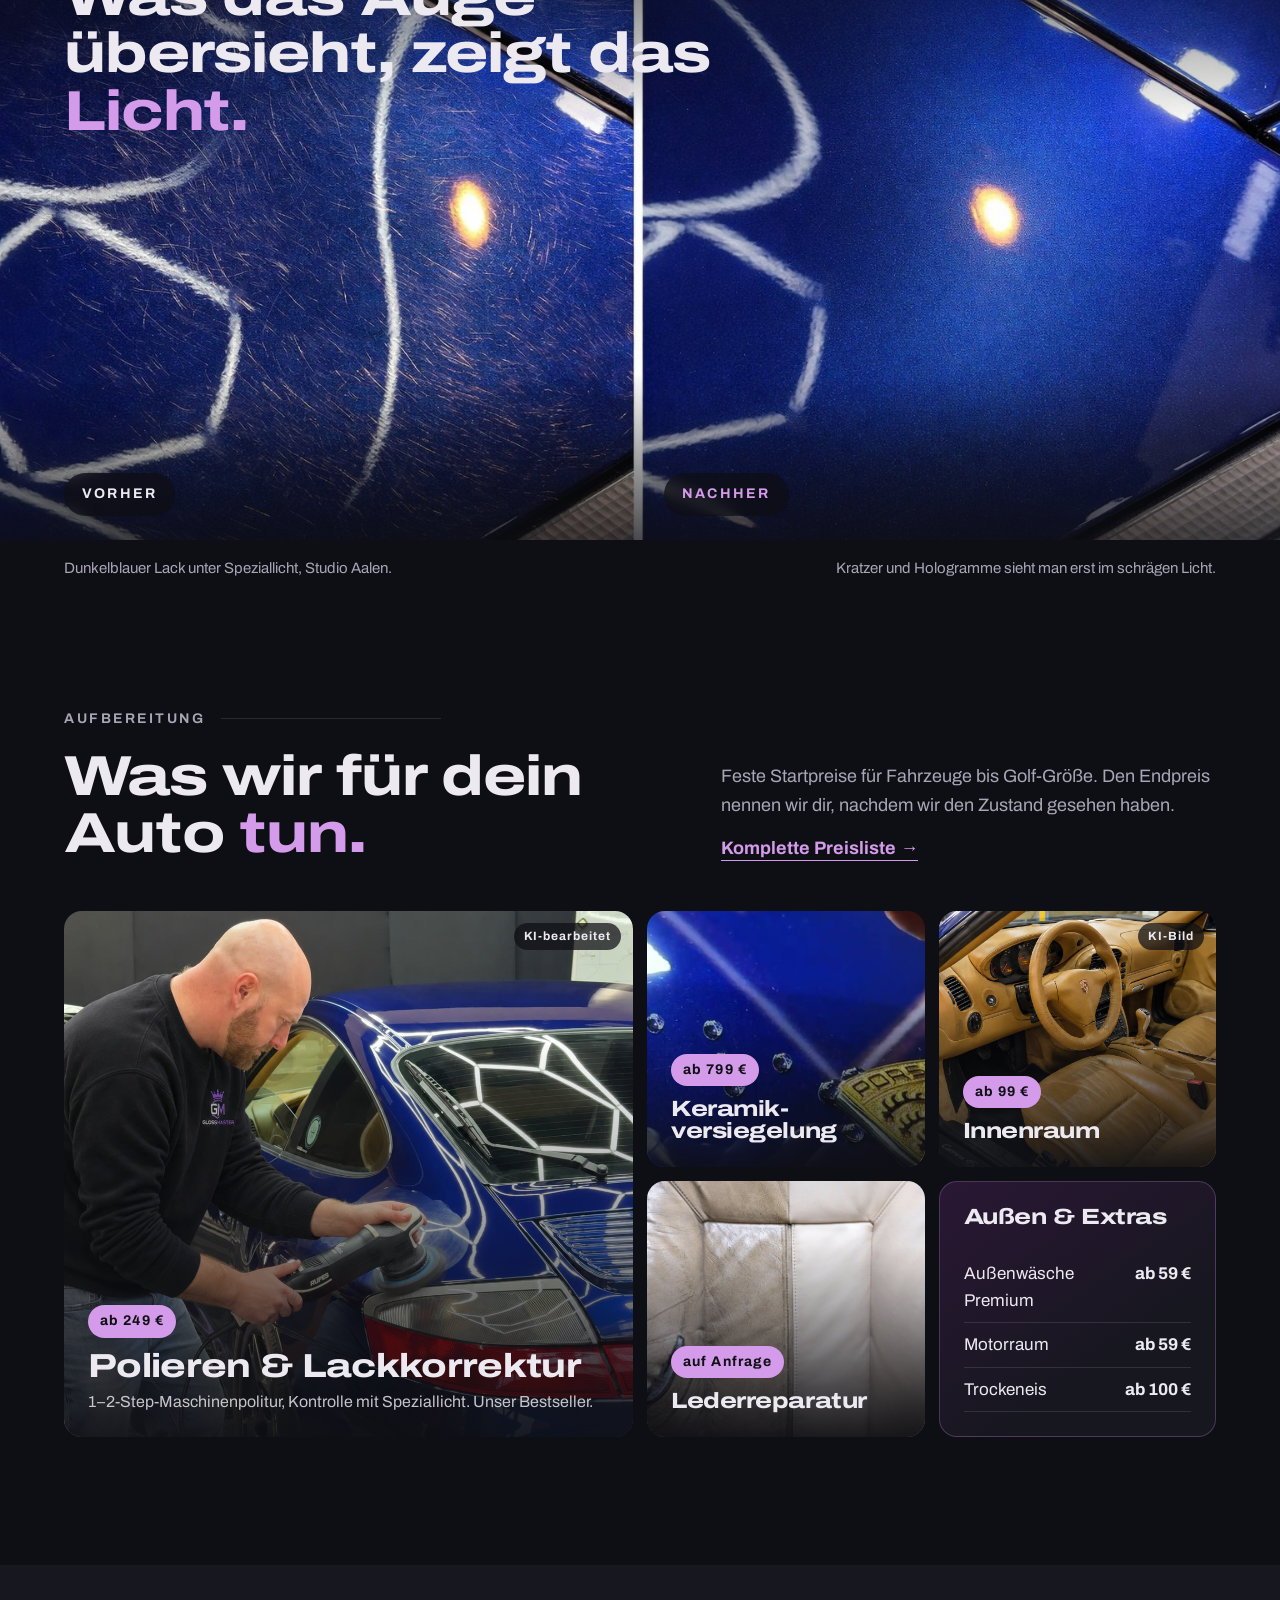
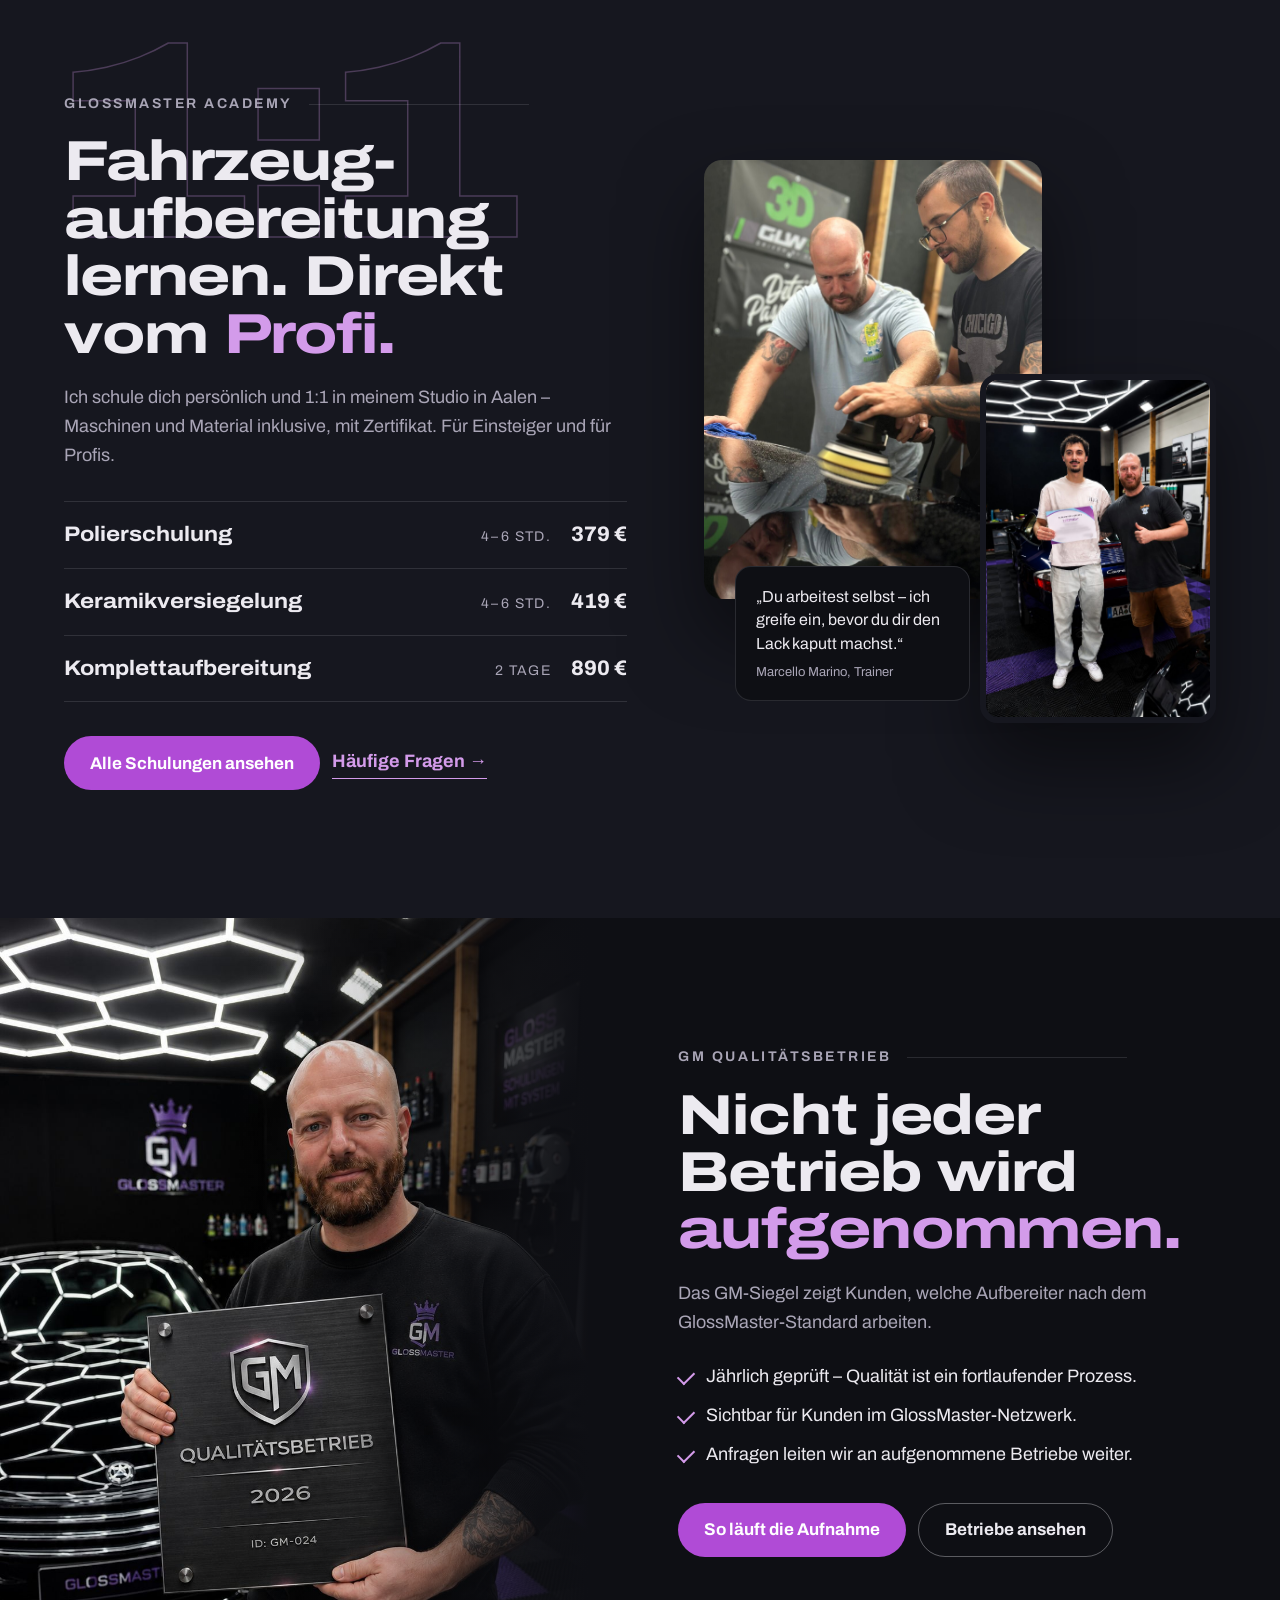
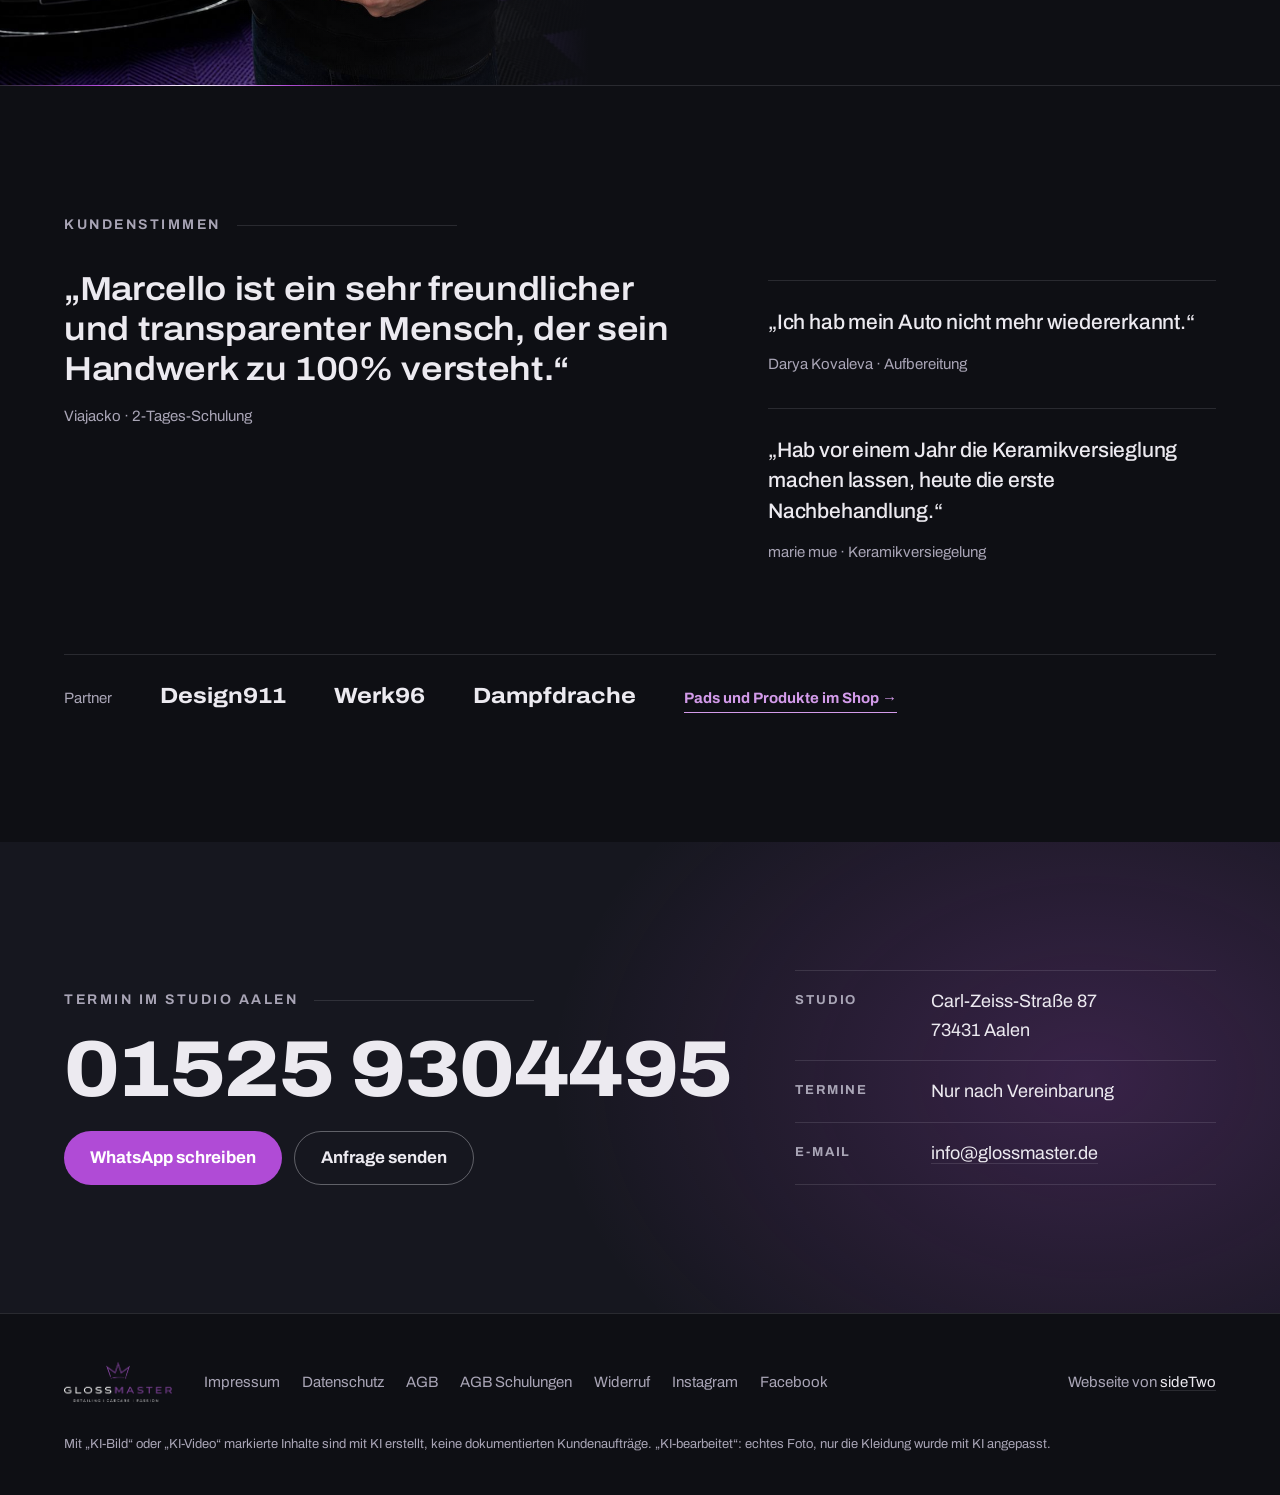
==== commit 4691b45d: "Shop-Entwurf (Übersicht, Produkt, Warenkorb, Kasse) und scharfes Hero-Bild (Real-ESRGAN) Co-Authored" ====
--- a/a-streiflicht/index.html
+++ b/a-streiflicht/index.html
@@ -176,7 +176,7 @@
     <nav class="haupt" aria-label="Hauptmenü">
       <a href="preisliste/">Aufbereitung</a>
       <a href="academy/">Academy</a>
-      <a href="https://glossmaster.de/shop/">Shop</a>
+      <a href="shop/">Shop</a>
       <a href="qualitaetsbetrieb/">Qualitätsbetrieb</a>
       <a href="kontakt/">Kontakt</a>
     </nav>
@@ -185,7 +185,7 @@
   <nav class="menue-zeile" aria-label="Hauptmenü mobil">
     <a href="preisliste/">Aufbereitung</a>
     <a href="academy/">Academy</a>
-    <a href="https://glossmaster.de/shop/">Shop</a>
+    <a href="shop/">Shop</a>
     <a href="qualitaetsbetrieb/">Qualitätsbetrieb</a>
     <a href="kontakt/">Kontakt</a>
   </nav>
@@ -197,7 +197,7 @@
   <section class="hero">
     <figure class="hero-foto">
       <!-- KI-Startbild (ChatGPT, aus den Termin-Fotos); der Kling-Hero blendet darüber ein, sobald assets/video/hero-ki-16x9.mp4 da ist. -->
-      <img src="../assets/bilder/hero-ki-16x9.jpg" alt="Marcello Marino im GlossMaster-Pullover neben seinem blauen Porsche 996 unter dem Wabenlicht im Studio Aalen (mit KI erstellt)" style="object-position: 88% 50%" />
+      <img src="../assets/bilder/hero-ki-16x9.webp" alt="Marcello Marino im GlossMaster-Pullover neben seinem blauen Porsche 996 unter dem Wabenlicht im Studio Aalen (mit KI erstellt)" style="object-position: 88% 50%" />
       <video class="ki-clip" data-loop="kopf" data-src="../assets/video/hero-ki-16x9.mp4" muted loop playsinline preload="none" aria-hidden="true" style="object-position: 88% 50%"></video>
       <span class="ki-marke nur-ohne-video" style="z-index:3;top:16px;right:16px">KI-Bild</span>
       <span class="ki-marke nur-bei-video" style="z-index:3;top:16px;right:16px">KI-Video</span>
@@ -359,7 +359,7 @@
           <figure class="stimme klein"><blockquote>„Hab vor einem Jahr die Keramikversieglung machen lassen, heute die erste Nachbehandlung.“</blockquote><cite>marie mue · Keramikversiegelung</cite></figure>
         </div>
       </div>
-      <div class="partner"><span>Partner</span><b>Design911</b><b>Werk96</b><b>Dampfdrache</b><a class="pfeil" href="https://glossmaster.de/shop/">Pads und Produkte im Shop</a></div>
+      <div class="partner"><span>Partner</span><b>Design911</b><b>Werk96</b><b>Dampfdrache</b><a class="pfeil" href="shop/">Pads und Produkte im Shop</a></div>
     </div>
   </section>
 
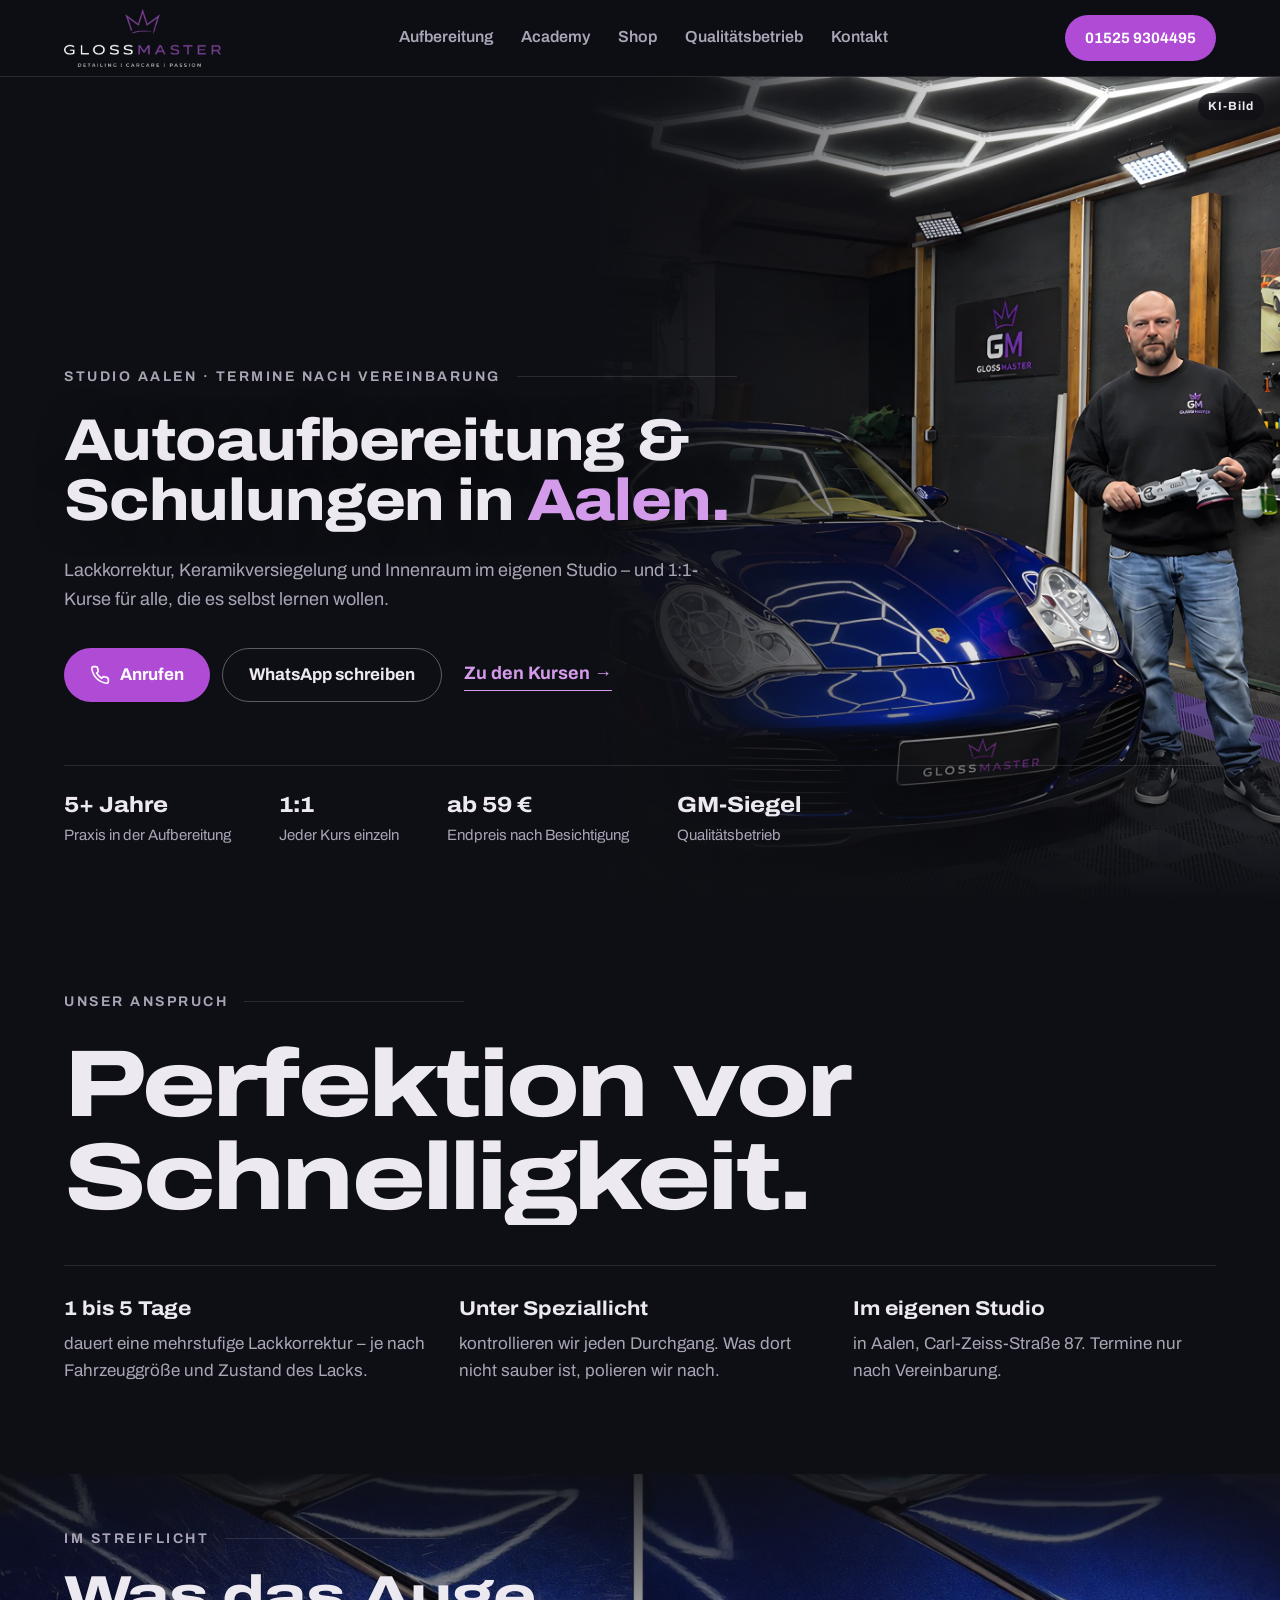
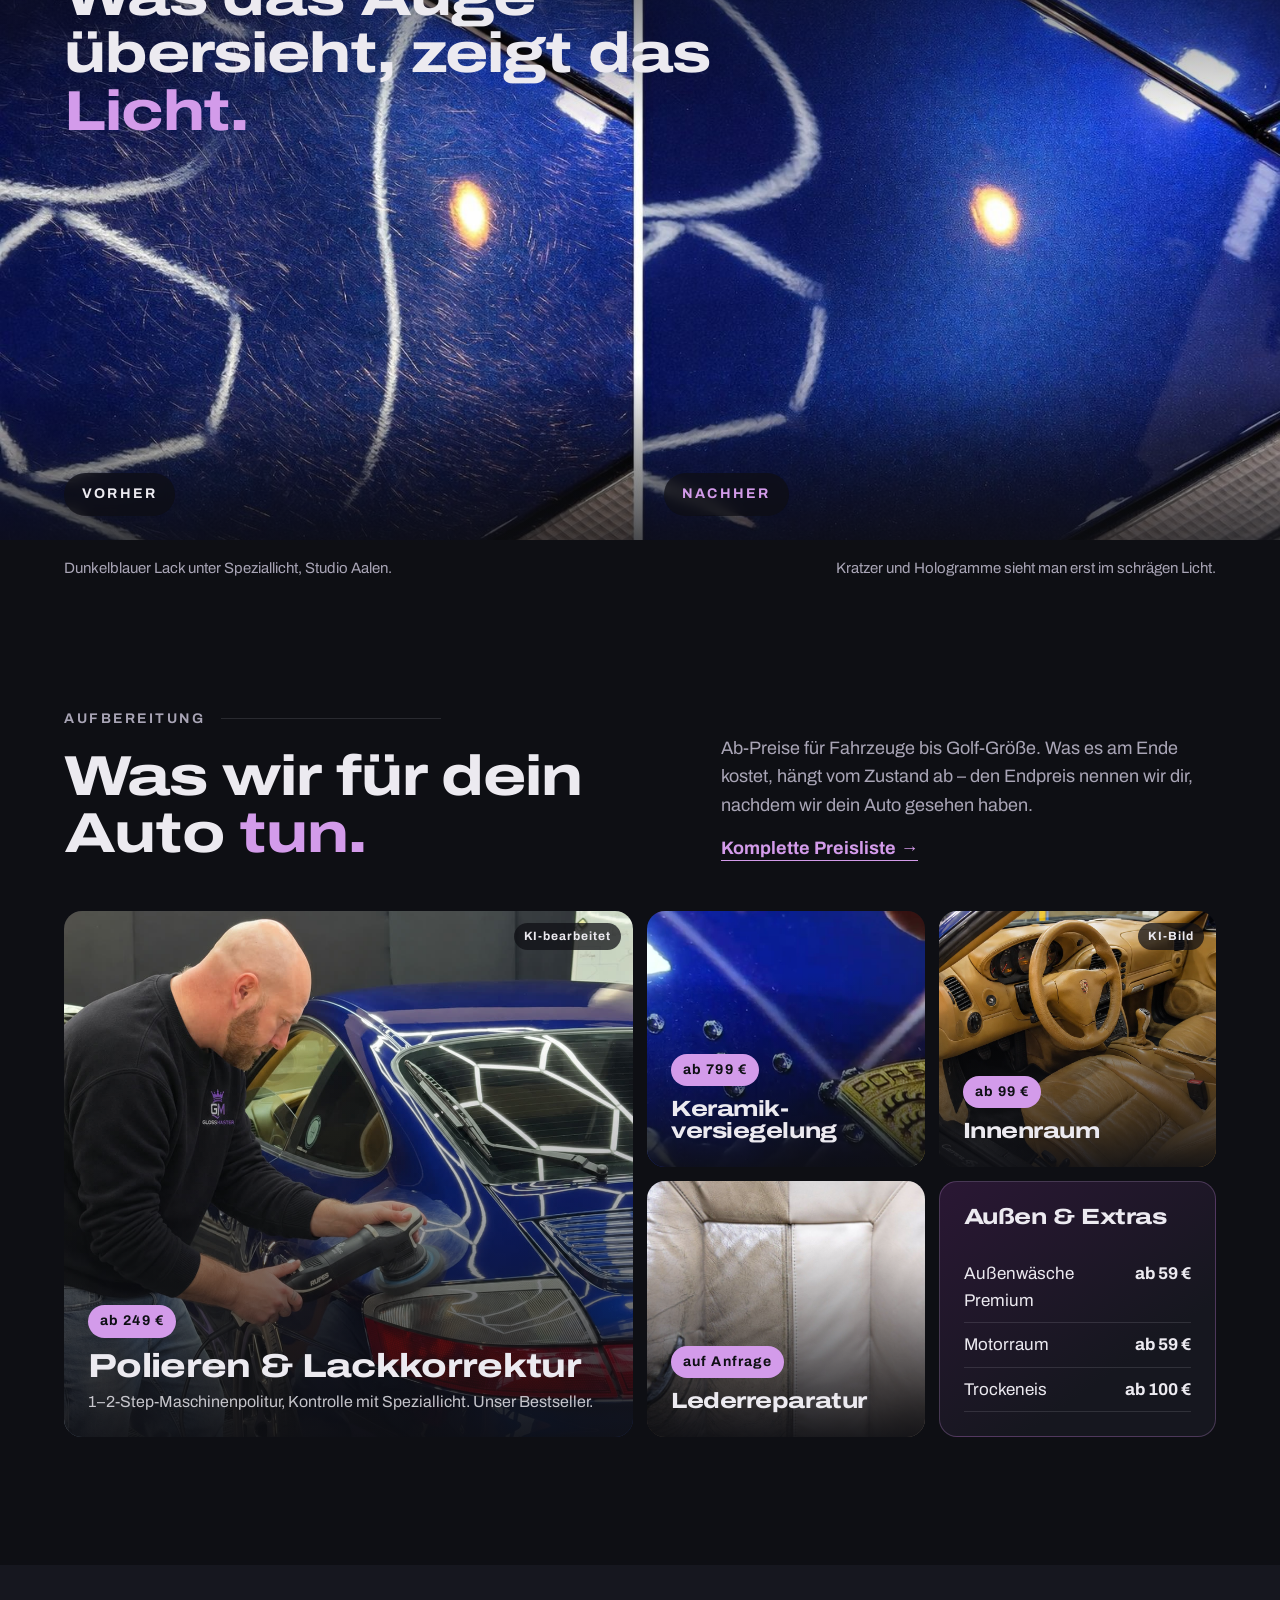
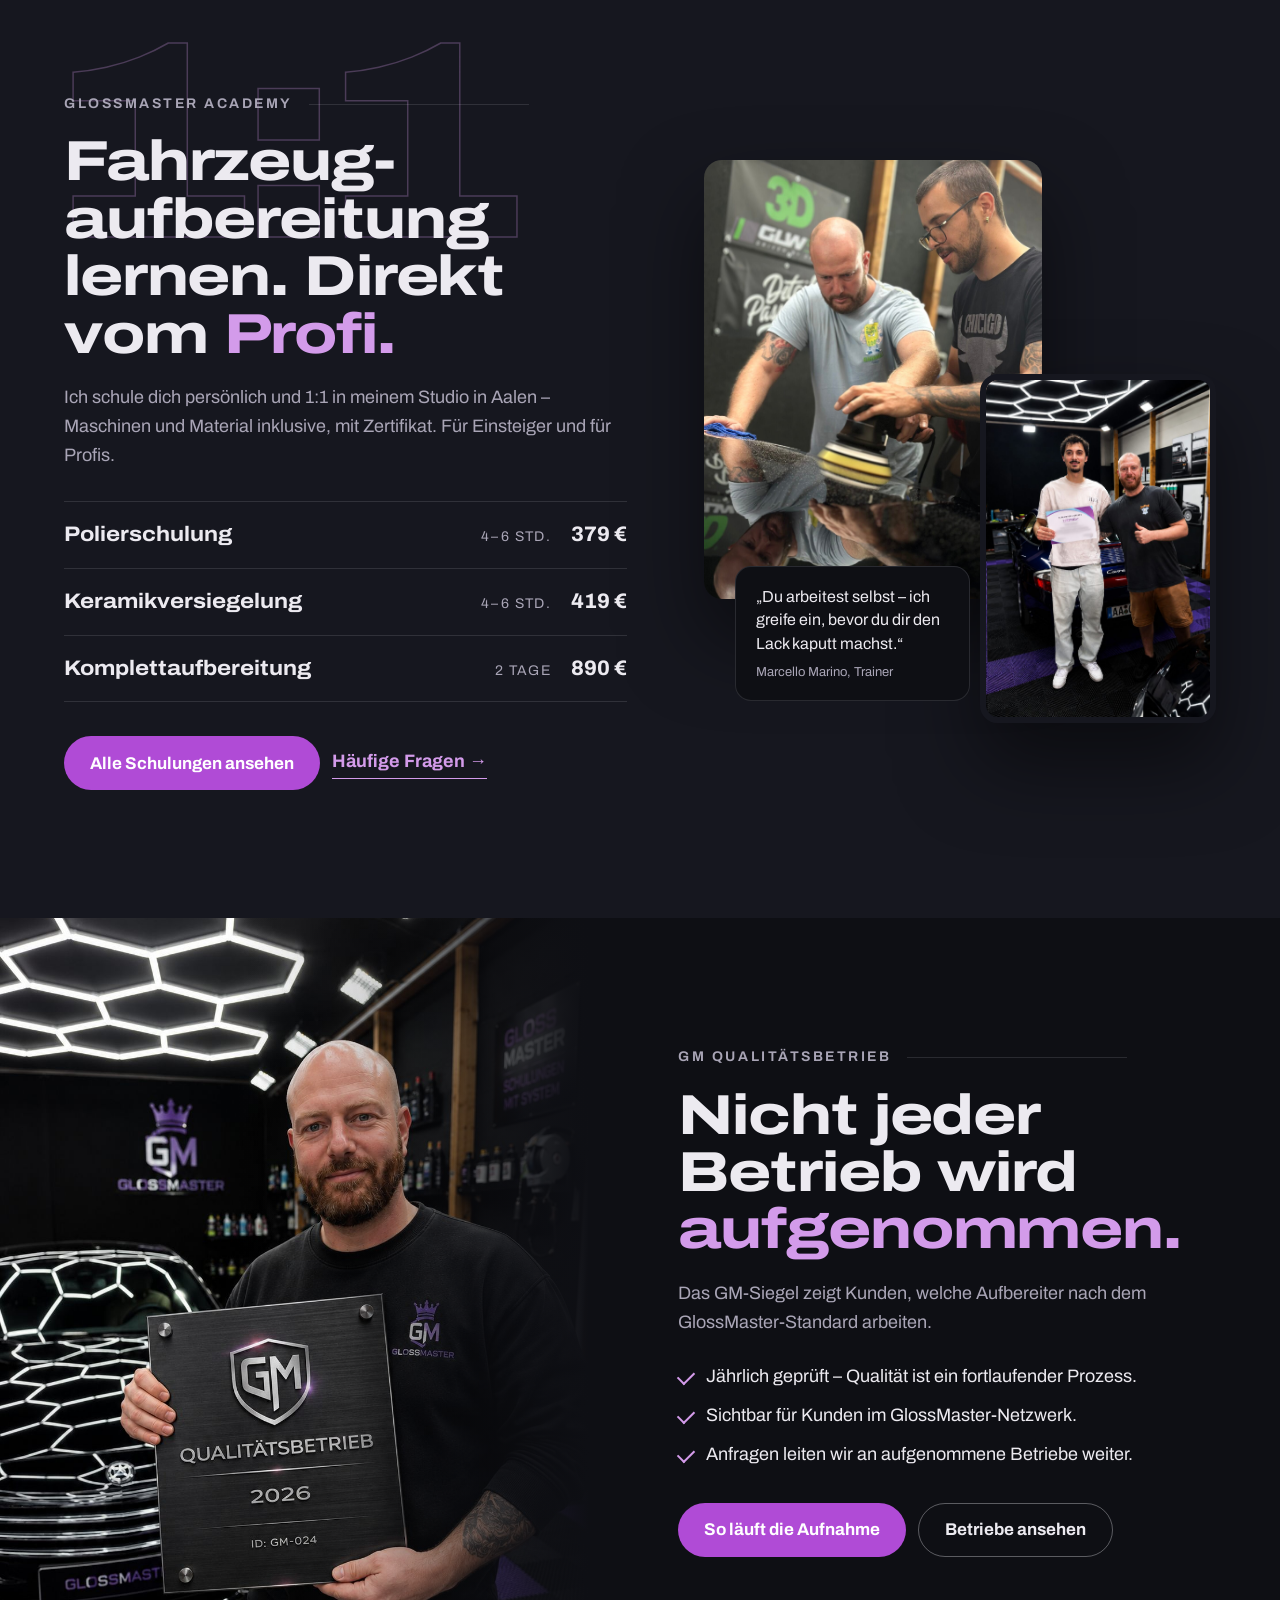
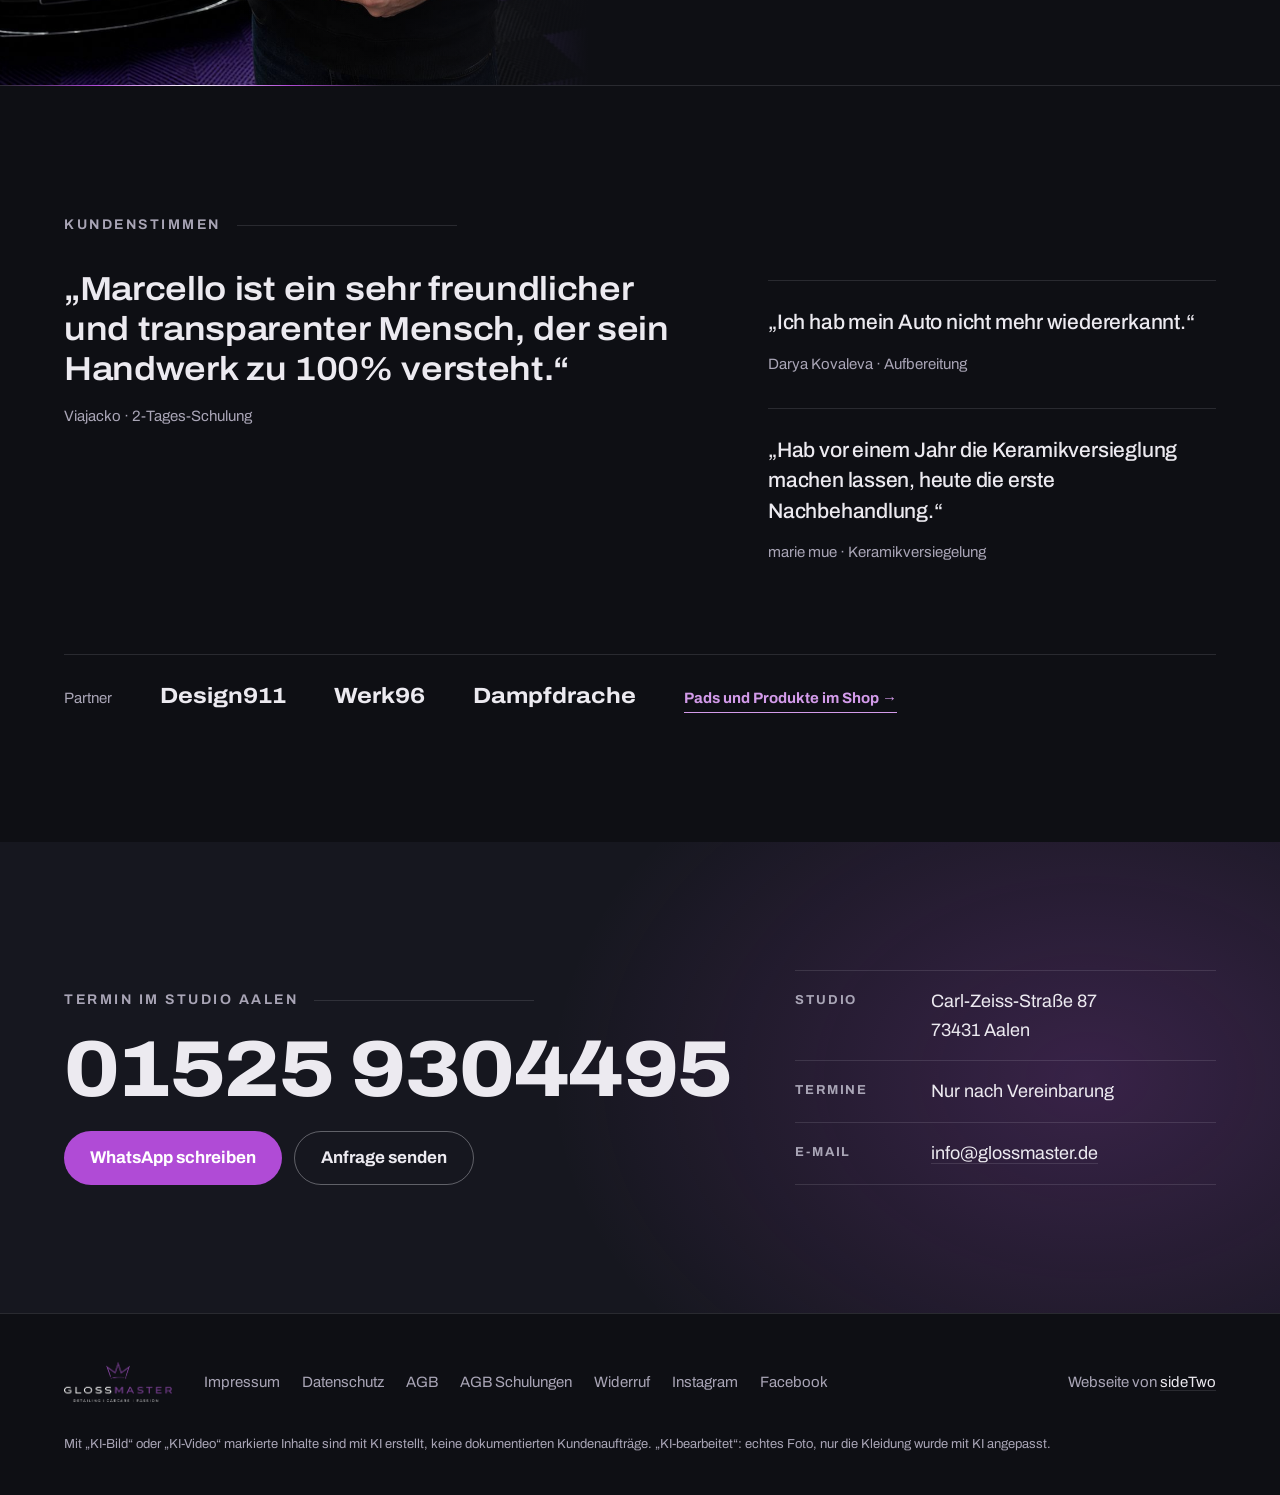
==== commit cd357683: "Preise: Ab-Preise mit Endpreis nach Besichtigung statt „feste Startpreise“ Co-Authored-By: Claude Op" ====
--- a/a-streiflicht/index.html
+++ b/a-streiflicht/index.html
@@ -219,7 +219,7 @@
       <div class="fakten">
         <span><b>5+ Jahre</b>Praxis in der Aufbereitung</span>
         <span><b>1:1</b>Jeder Kurs einzeln</span>
-        <span><b>ab 59 €</b>Feste Startpreise</span>
+        <span><b>ab 59 €</b>Endpreis nach Besichtigung</span>
         <span><b>GM-Siegel</b>Qualitätsbetrieb</span>
       </div>
     </div>
@@ -262,7 +262,7 @@
           <h2 id="t-auf">Was wir für dein Auto <em>tun.</em></h2>
         </div>
         <div>
-          <p class="lead">Feste Startpreise für Fahrzeuge bis Golf-Größe. Den Endpreis nennen wir dir, nachdem wir den Zustand gesehen haben.</p>
+          <p class="lead">Ab-Preise für Fahrzeuge bis Golf-Größe. Was es am Ende kostet, hängt vom Zustand ab – den Endpreis nennen wir dir, nachdem wir dein Auto gesehen haben.</p>
           <a class="pfeil" href="preisliste/">Komplette Preisliste</a>
         </div>
       </div>
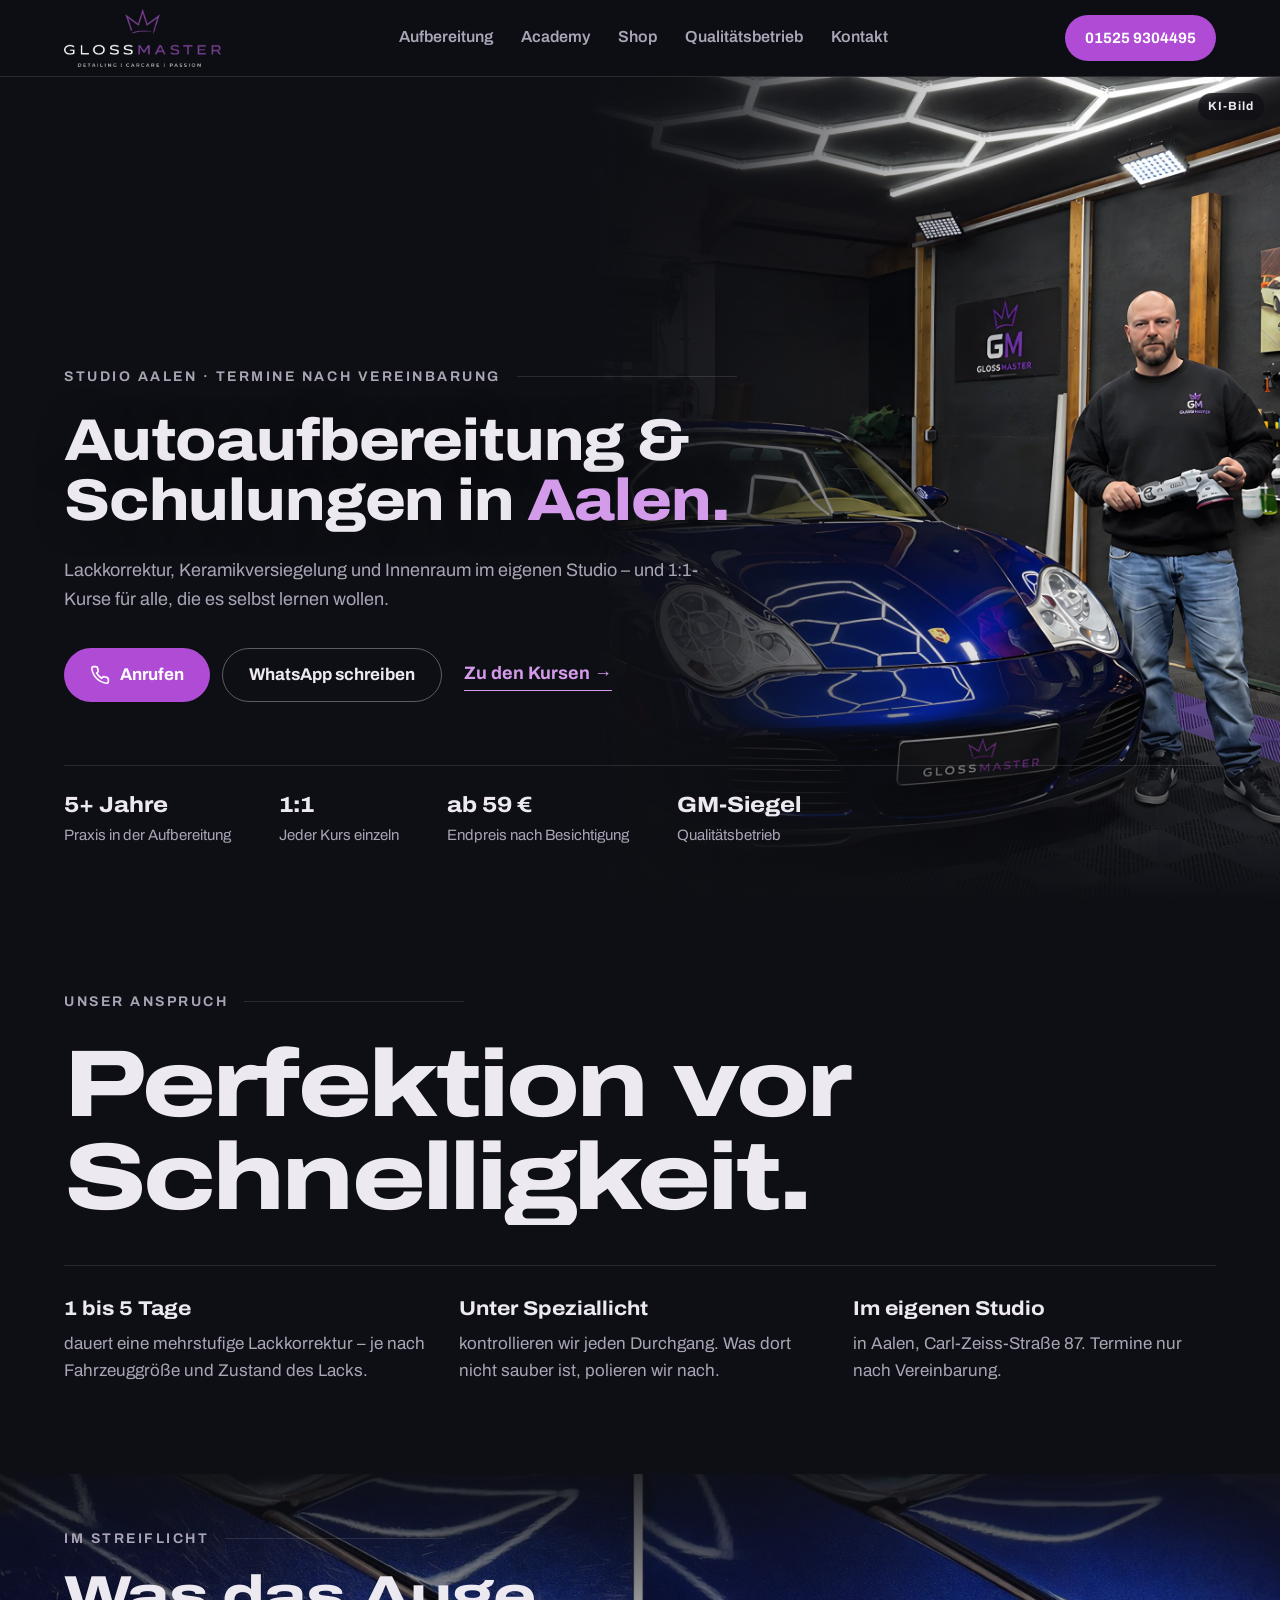
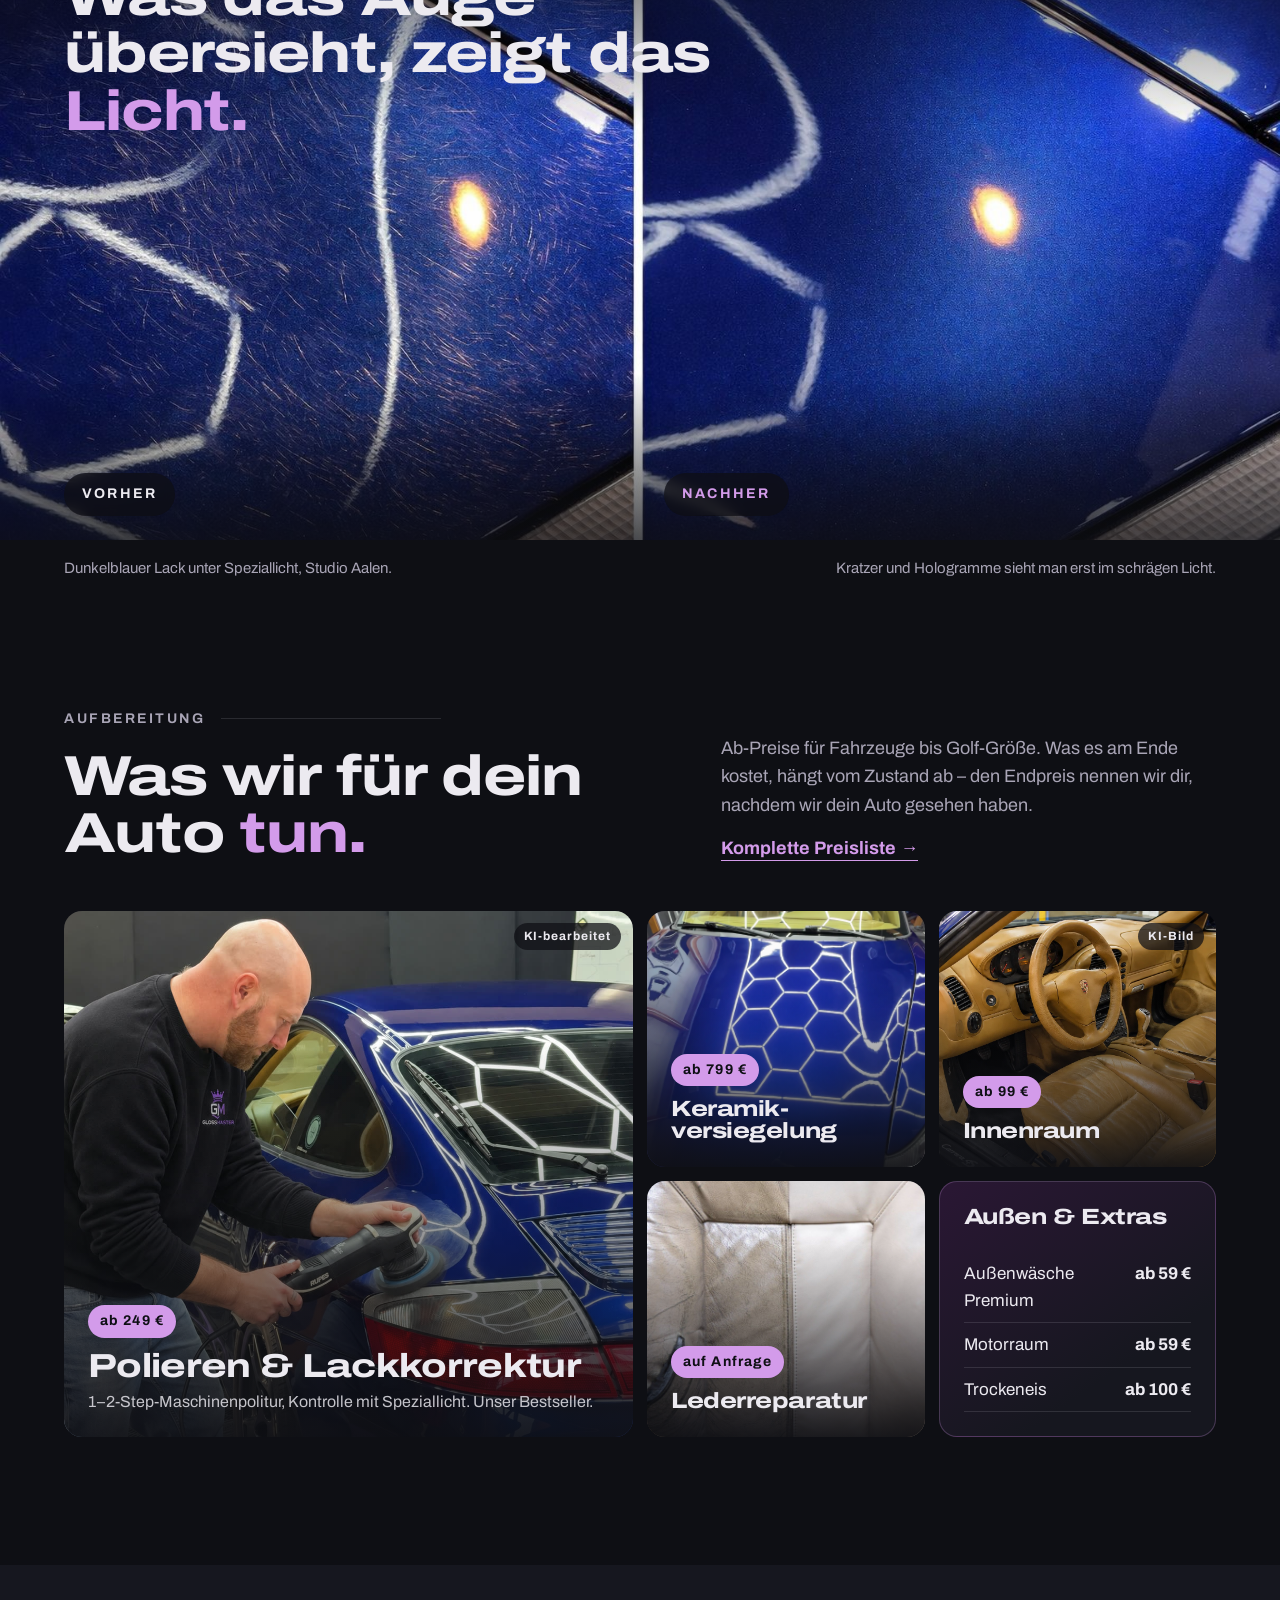
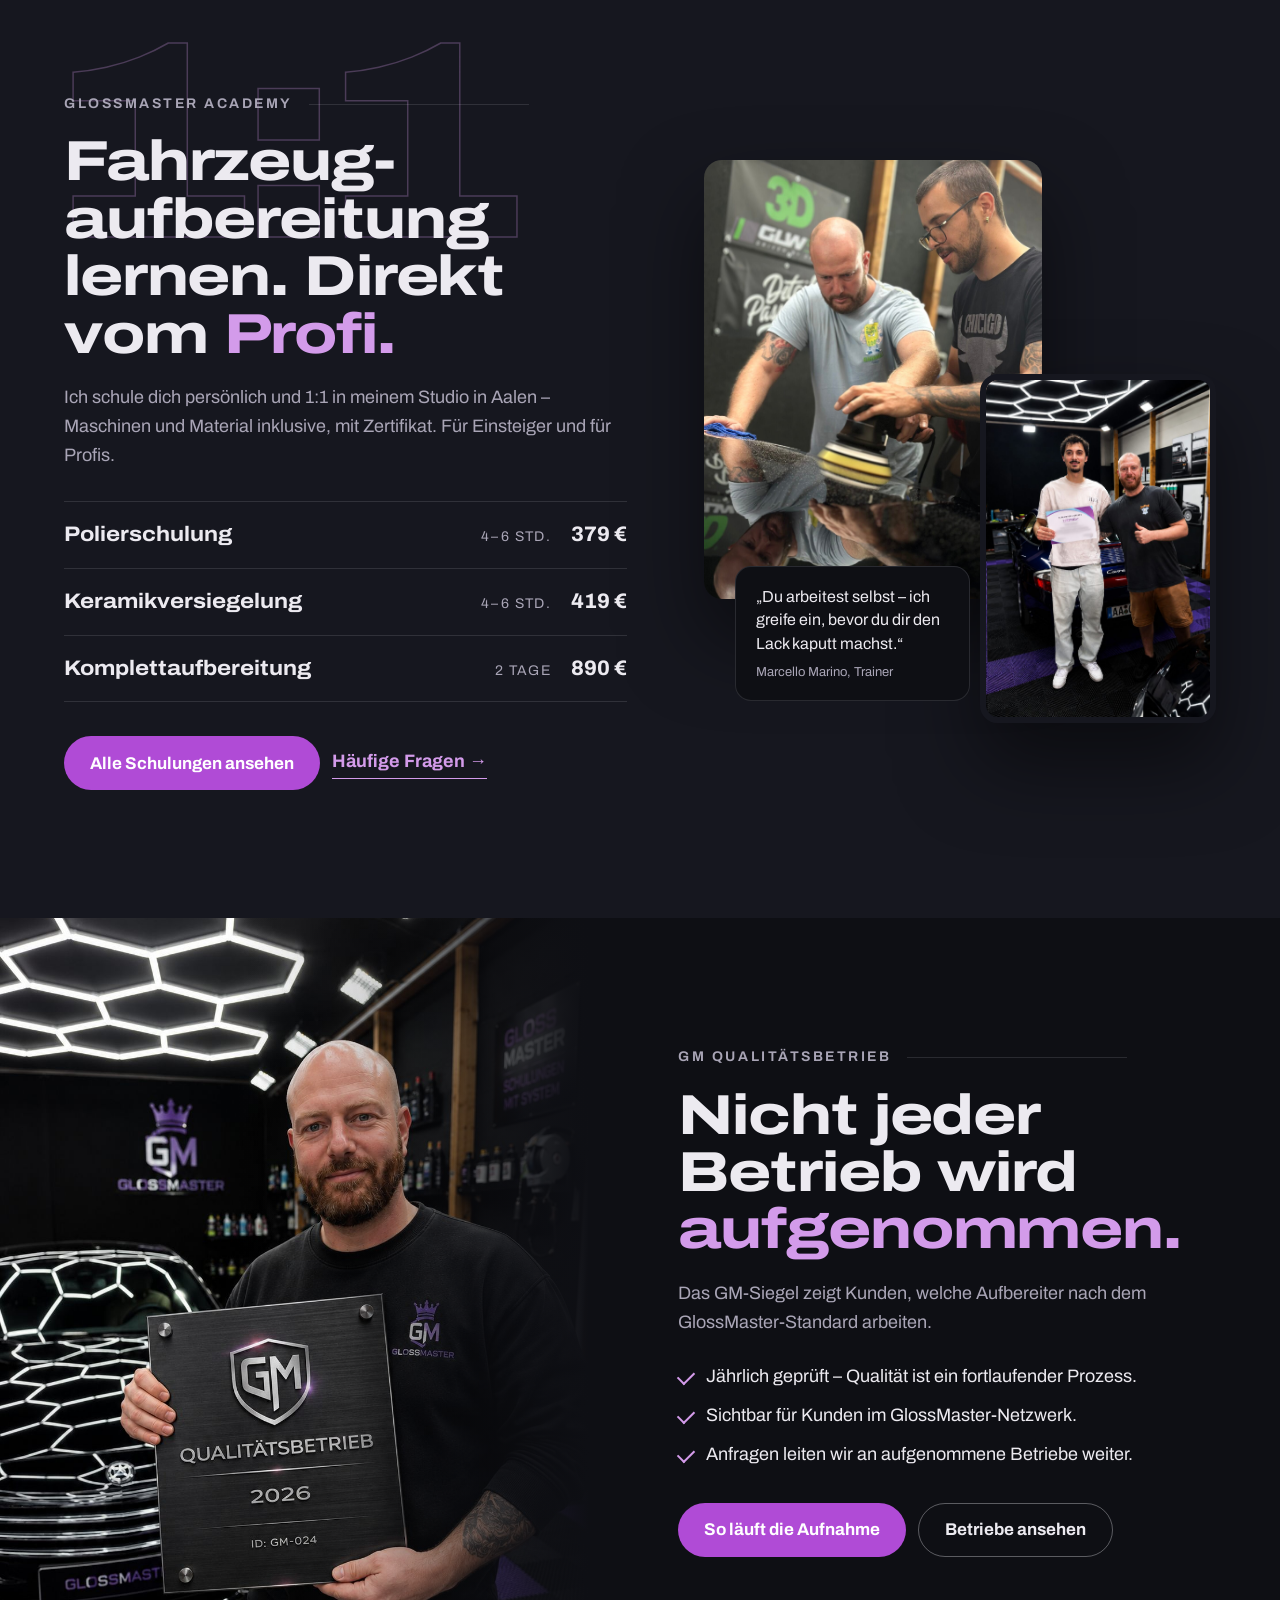
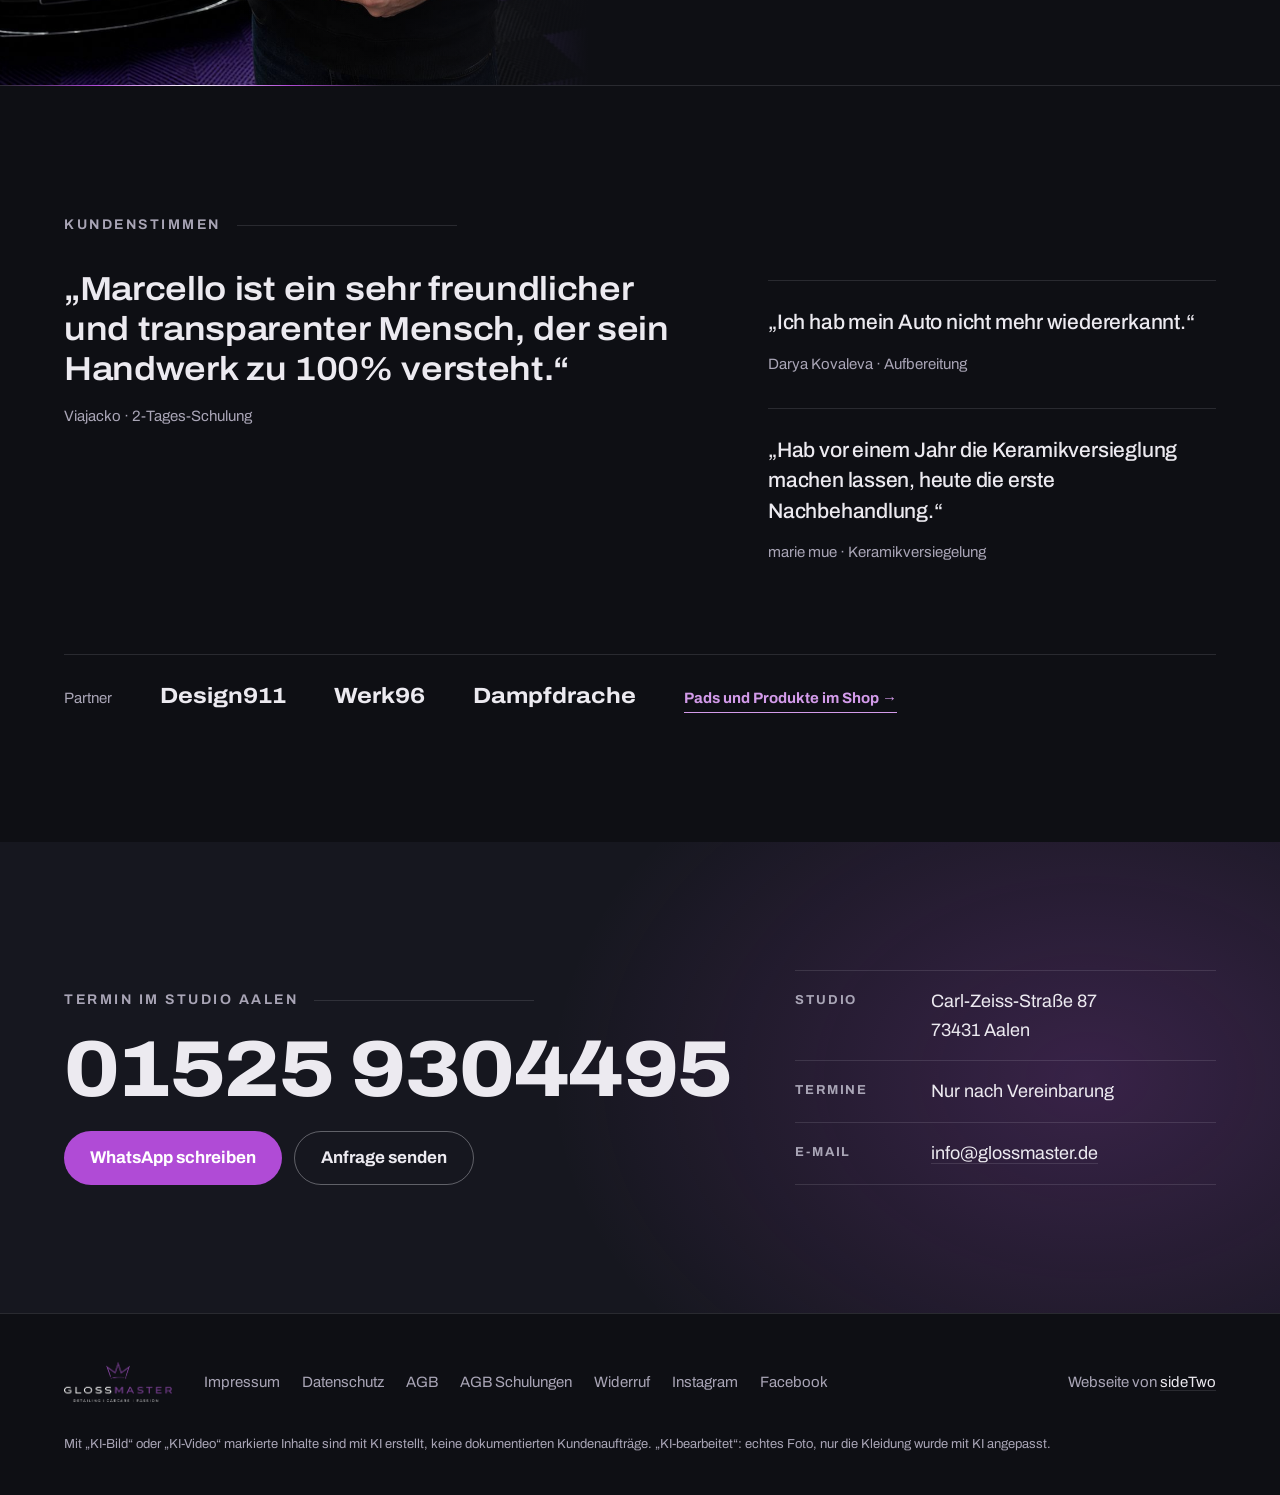
==== commit 2dc59341: "Startseite: scharfes Original für die Keramik-Kachel" ====
--- a/a-streiflicht/index.html
+++ b/a-streiflicht/index.html
@@ -140,9 +140,11 @@
   }
   @media (max-width: 860px) {
     .hero { min-height: 0; display: block; }
-    .hero-foto { position: relative; width: 100%; height: 52vh; min-height: 320px; max-height: 520px; }
-    .hero-foto::after { background: linear-gradient(0deg, var(--grund) 0%, rgba(14,15,20,.2) 45%, rgba(14,15,20,0) 70%); }
-    .hero-inhalt { margin-top: -120px; padding-top: 0; }
+    .hero-foto { position: relative; width: 100%; height: 56vh; min-height: 340px; max-height: 540px; overflow: hidden; }
+    /* Handy: Wabendecke wegschneiden, Marcello + Porsche größer und heller */
+    .hero-foto img, .hero-foto video { transform: scale(1.28); transform-origin: 90% 80%; filter: brightness(1.18) saturate(1.05); }
+    .hero-foto::after { background: linear-gradient(0deg, var(--grund) 0%, rgba(14,15,20,.35) 22%, rgba(14,15,20,0) 42%); }
+    .hero-inhalt { margin-top: -84px; padding-top: 0; }
     .hero-text { max-width: none; }
     .fakten { grid-template-columns: 1fr 1fr; gap: 18px 20px; margin-top: 32px; }
     .leist-kopf, .aca, .stimmen { grid-template-columns: minmax(0, 1fr); }
@@ -272,7 +274,7 @@
           <div class="kachel-text"><span class="preis">ab 249 €</span><h3>Polieren &amp; Lackkorrektur</h3><p>1–2-Step-Maschinenpolitur, Kontrolle mit Speziallicht. Unser Bestseller.</p></div>
         </a>
         <a class="kachel" href="preisliste/#keramik">
-          <img src="../assets/bilder/aufbereitung-keramik-4x3.jpg" alt="Wasser perlt nach der Keramikversiegelung auf dem blauen Lack ab" loading="lazy" />
+          <img src="../assets/bilder/aufbereitung-keramik-kachel.webp" alt="Wabenlicht spiegelt sich im blauen Lack der Porsche-Haube" loading="lazy" />
           <div class="kachel-text"><span class="preis">ab 799 €</span><h3>Keramik&shy;versiegelung</h3></div>
         </a>
         <a class="kachel" href="preisliste/#innen">
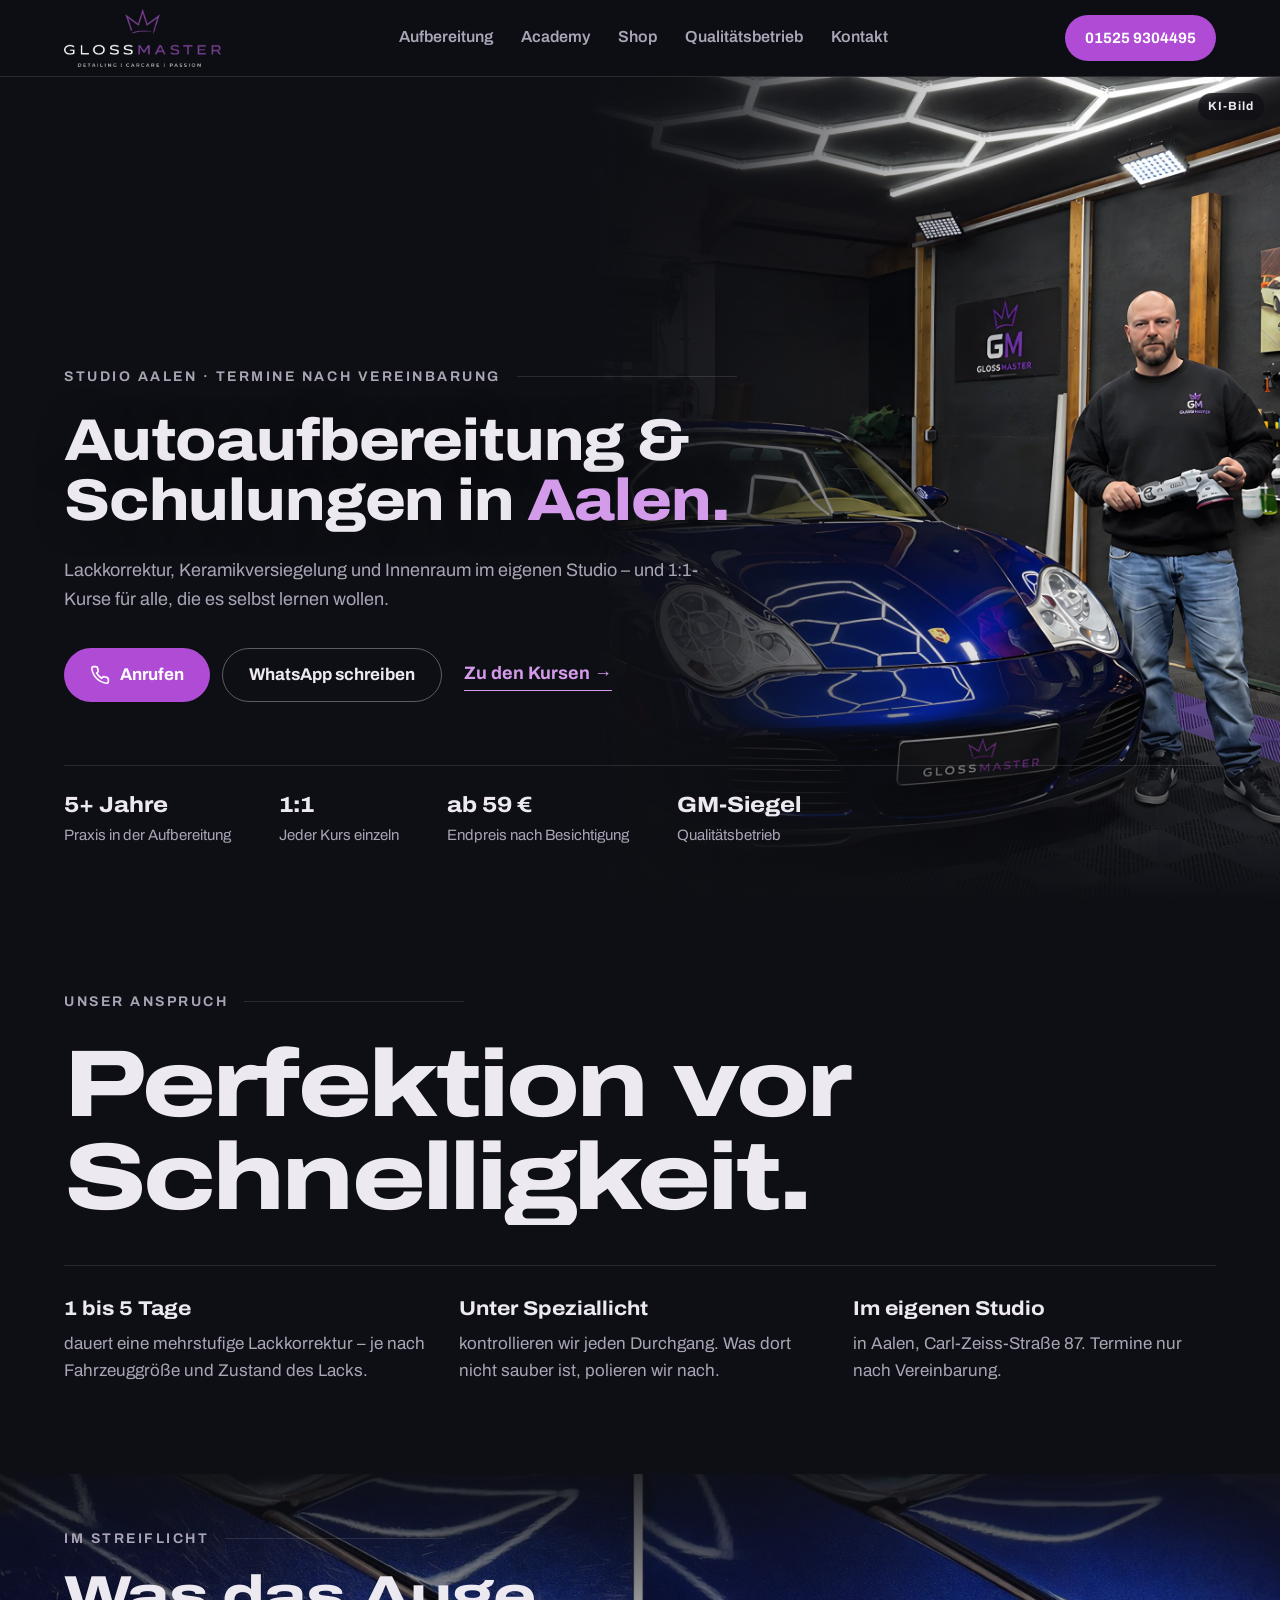
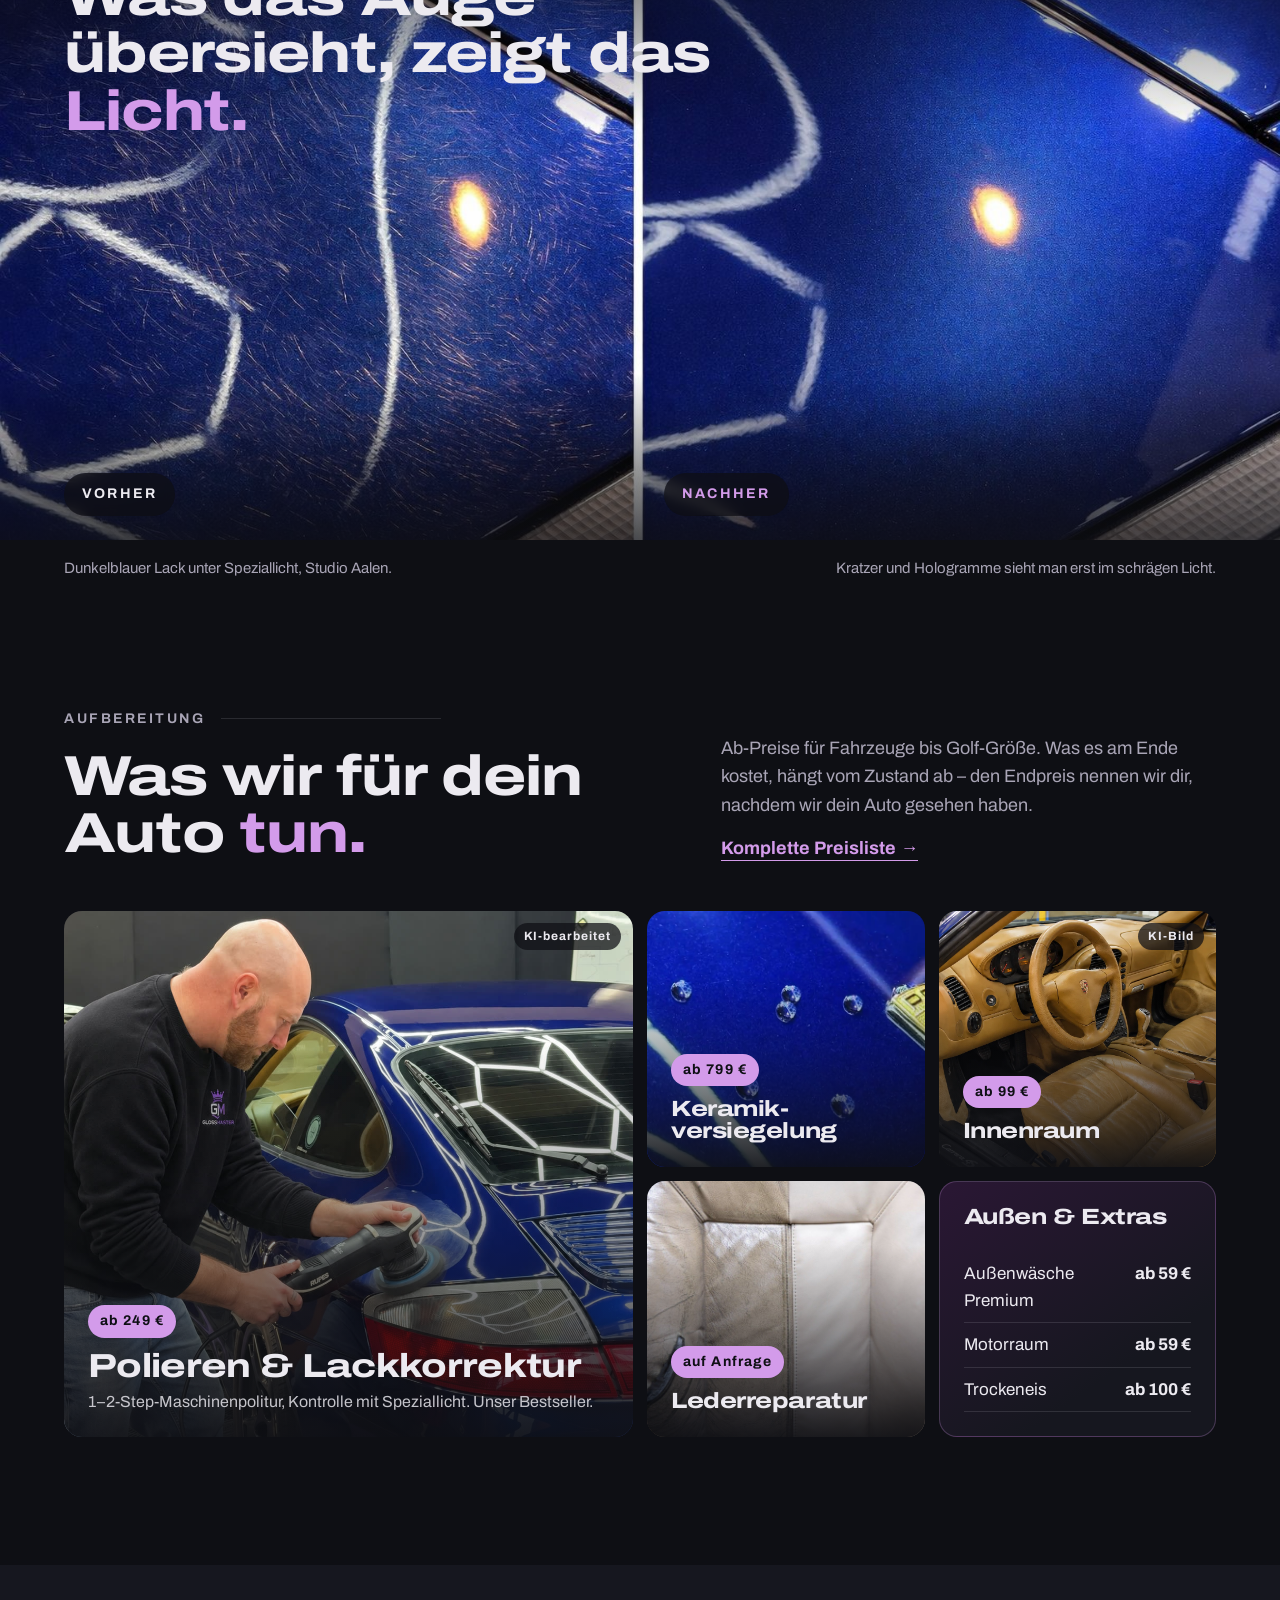
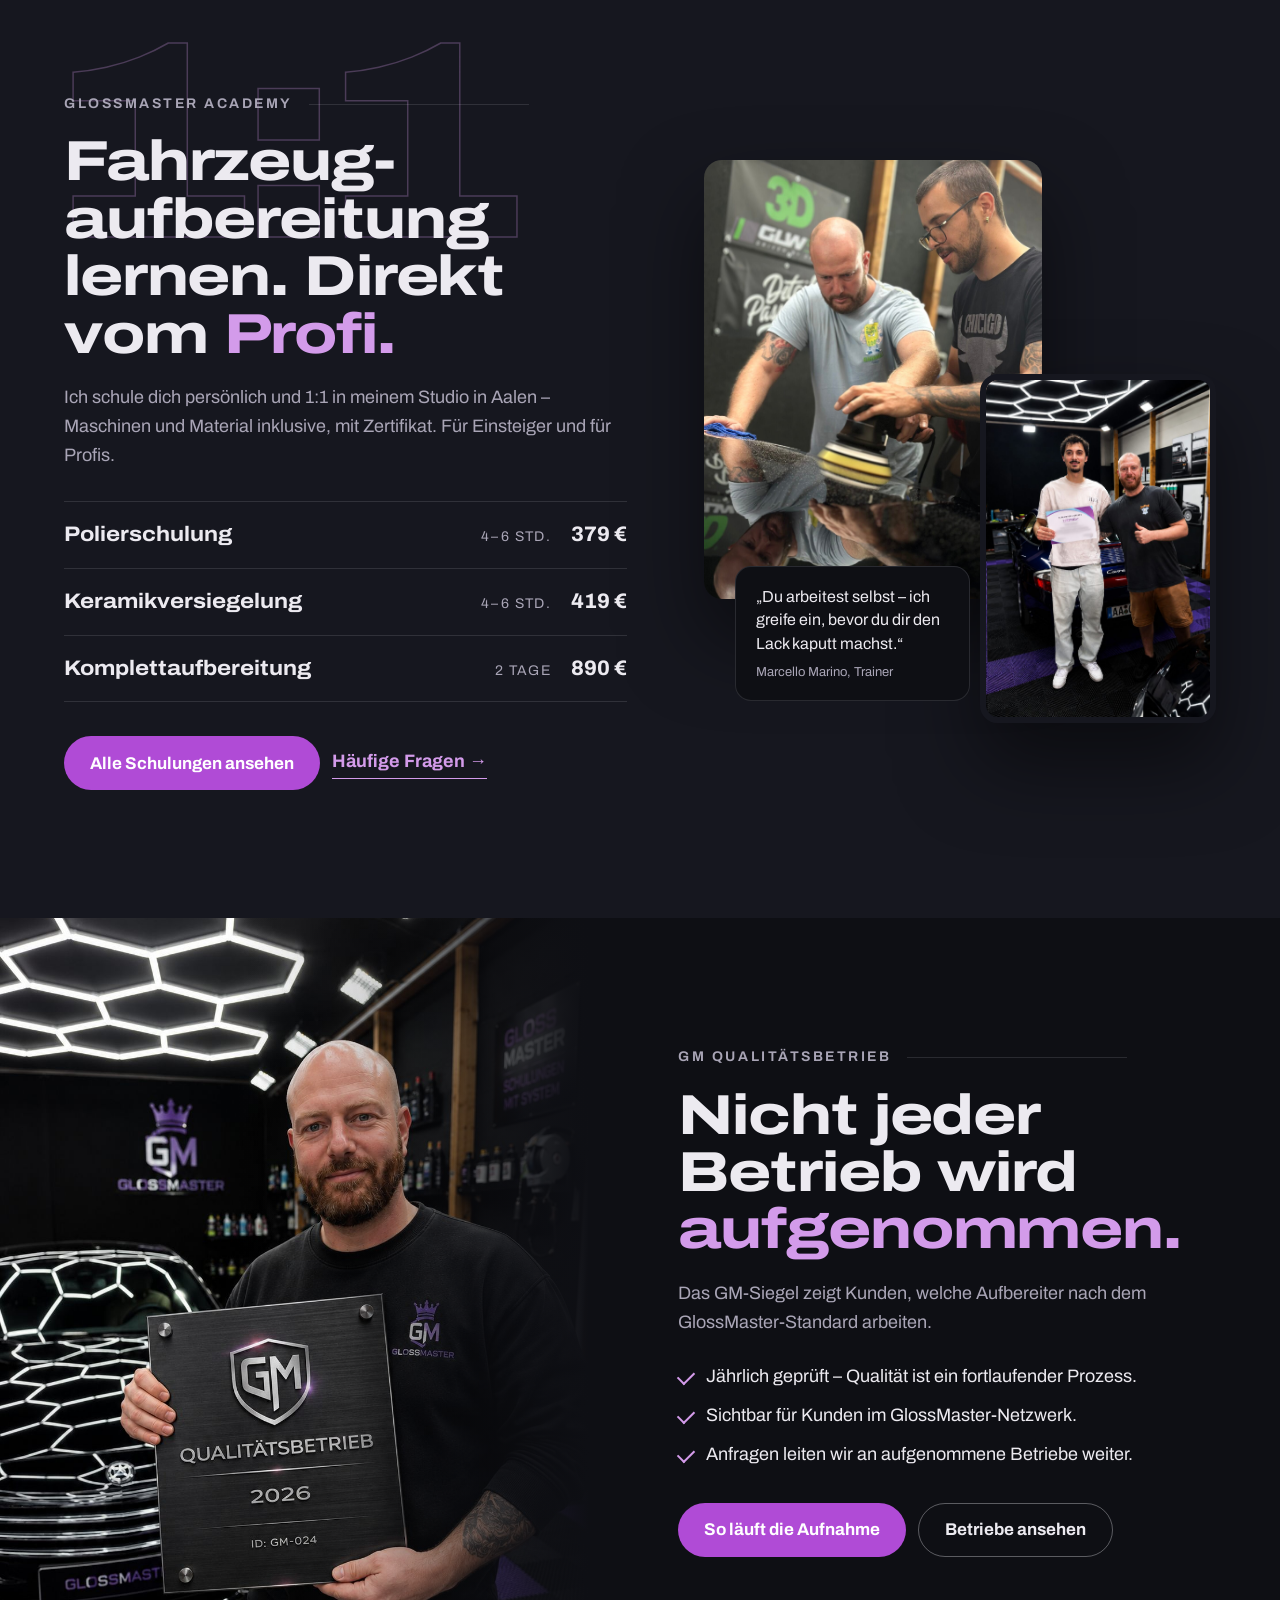
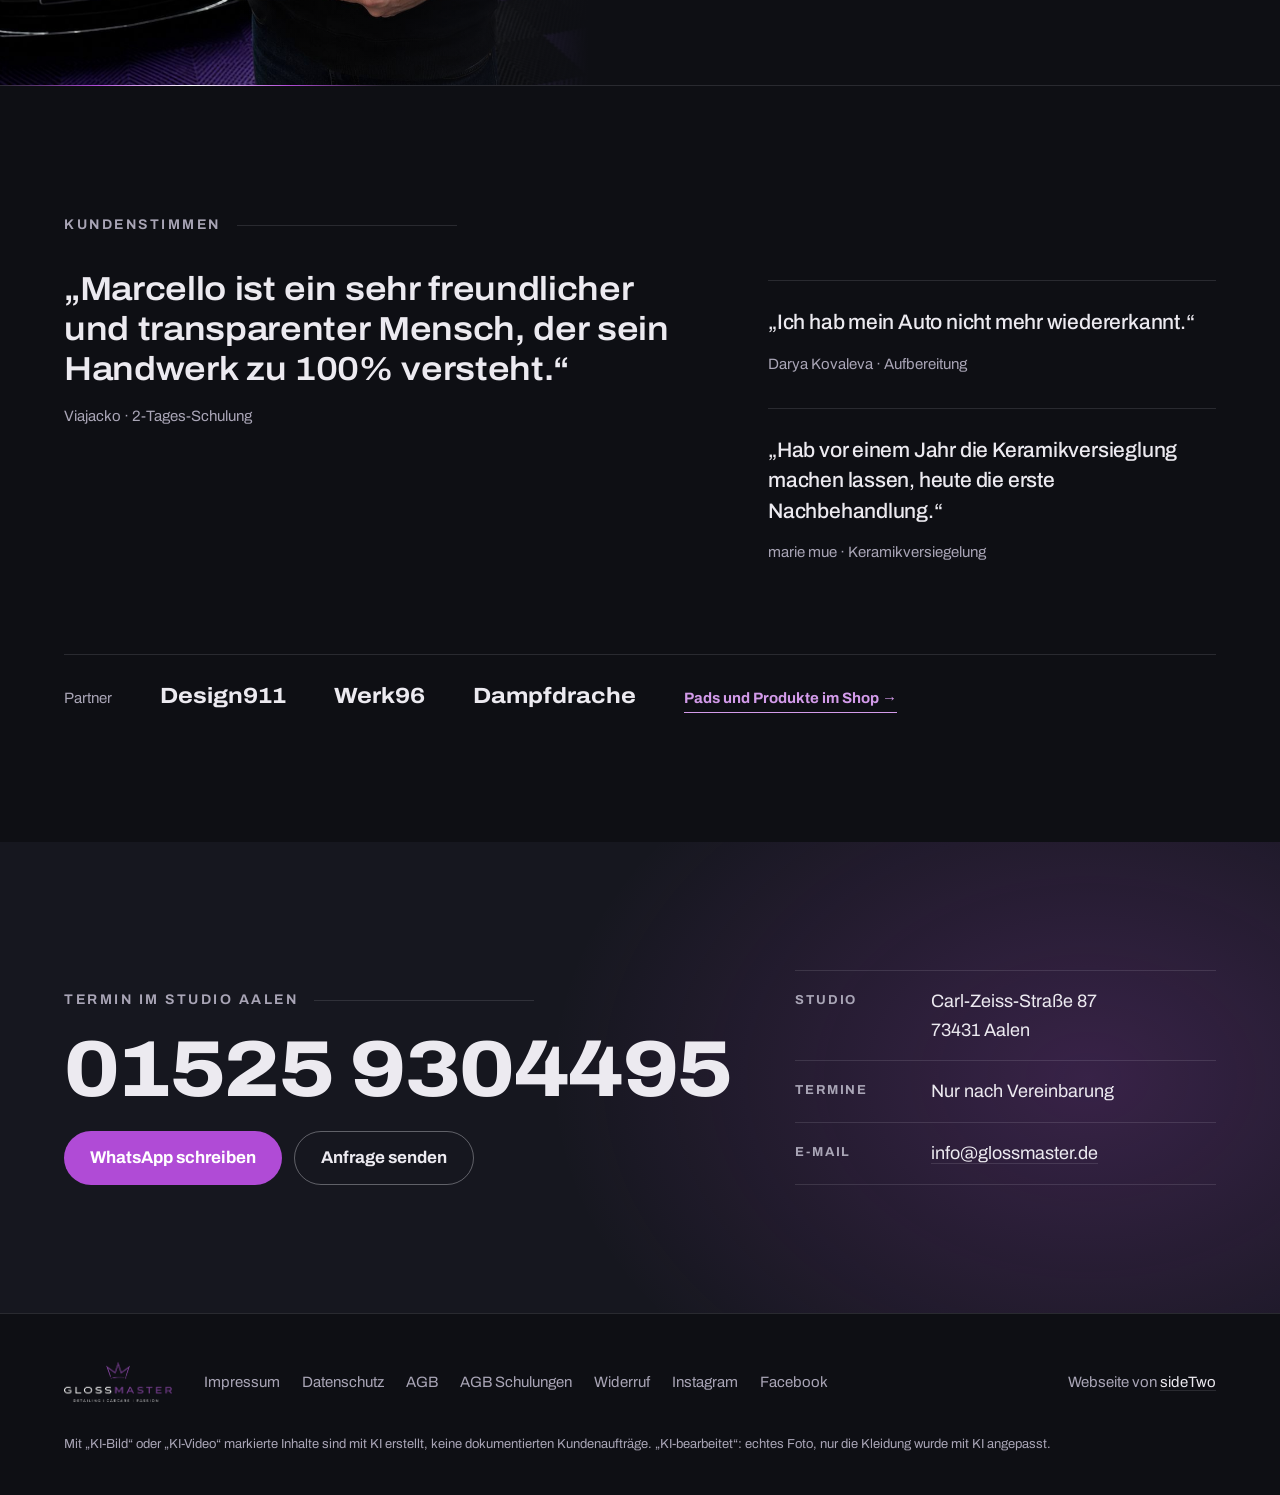
==== commit 48acb40b: "Keramik-Kachel: Wassertropfen aus dem Originalvideo" ====
--- a/a-streiflicht/index.html
+++ b/a-streiflicht/index.html
@@ -274,7 +274,7 @@
           <div class="kachel-text"><span class="preis">ab 249 €</span><h3>Polieren &amp; Lackkorrektur</h3><p>1–2-Step-Maschinenpolitur, Kontrolle mit Speziallicht. Unser Bestseller.</p></div>
         </a>
         <a class="kachel" href="preisliste/#keramik">
-          <img src="../assets/bilder/aufbereitung-keramik-kachel.webp" alt="Wabenlicht spiegelt sich im blauen Lack der Porsche-Haube" loading="lazy" />
+          <img src="../assets/bilder/aufbereitung-keramik-tropfen.webp" alt="Wassertropfen perlen auf der blauen Porsche-Haube ab" loading="lazy" />
           <div class="kachel-text"><span class="preis">ab 799 €</span><h3>Keramik&shy;versiegelung</h3></div>
         </a>
         <a class="kachel" href="preisliste/#innen">
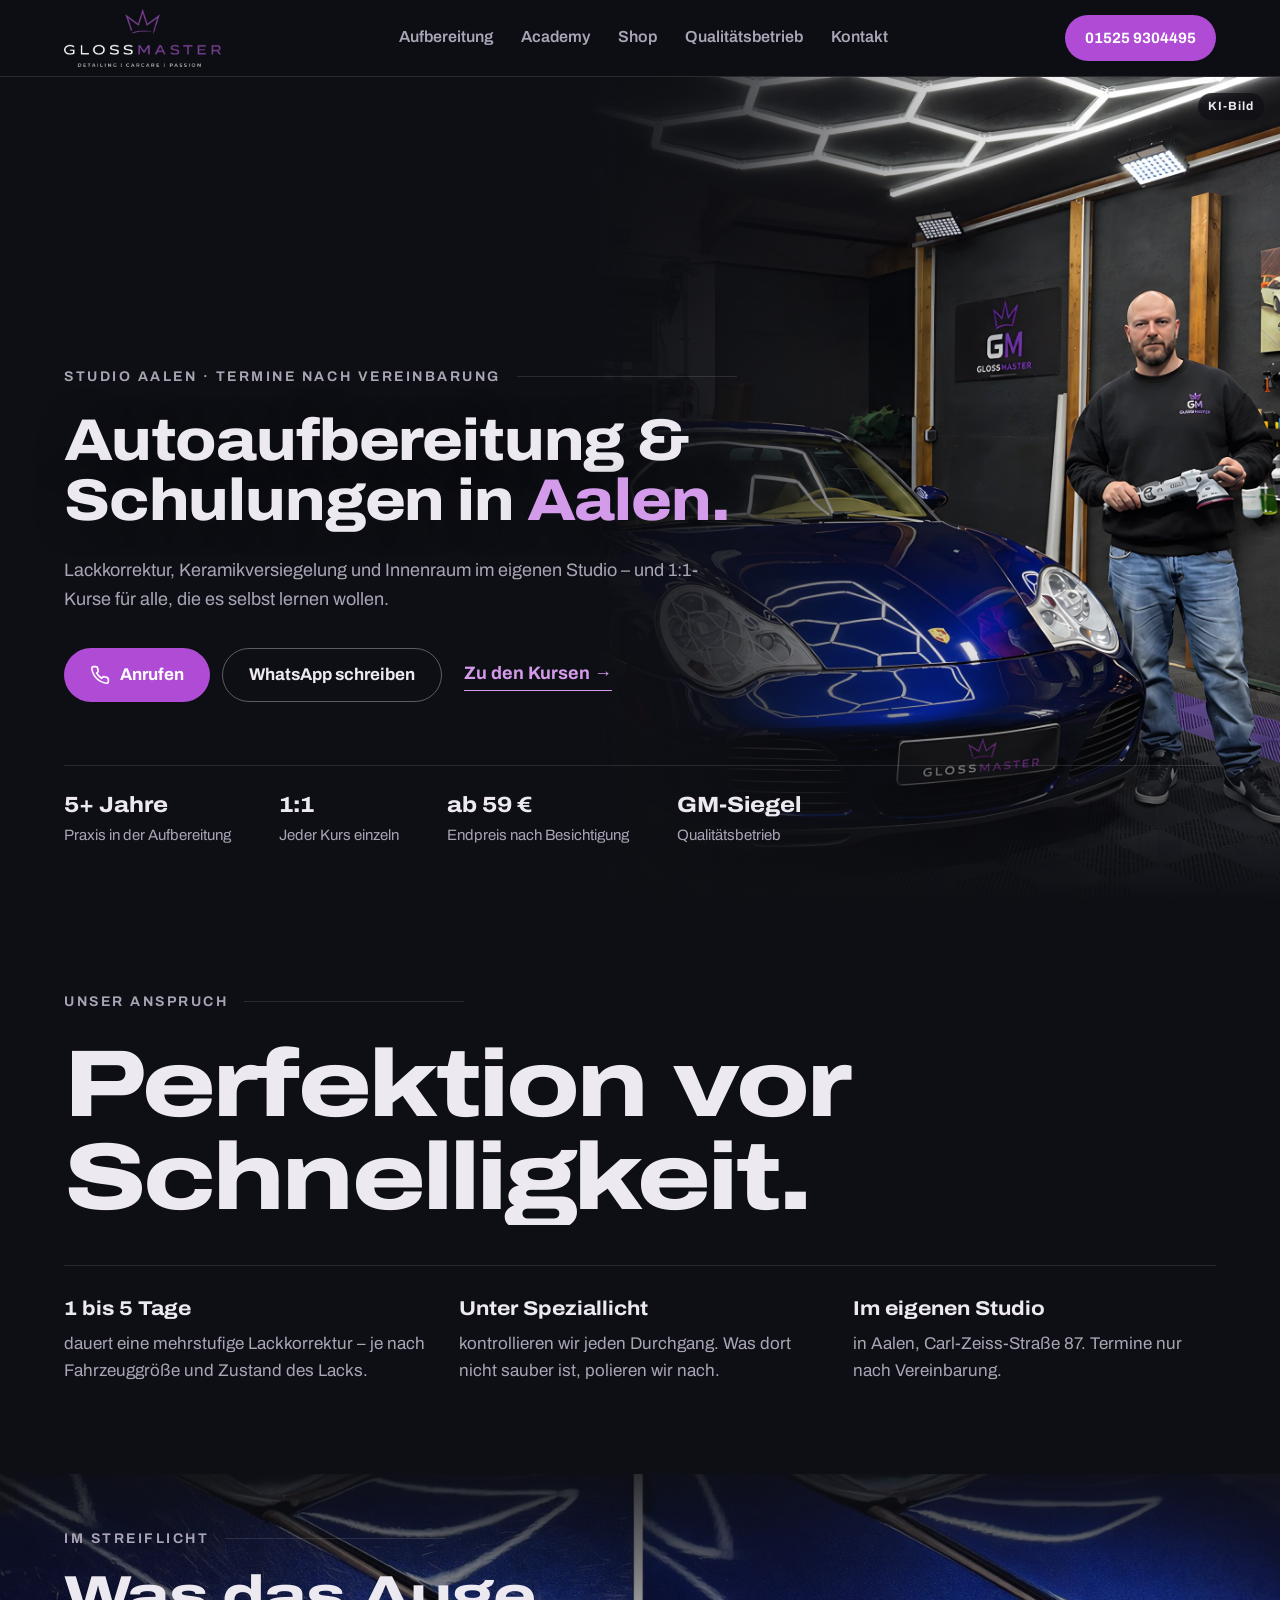
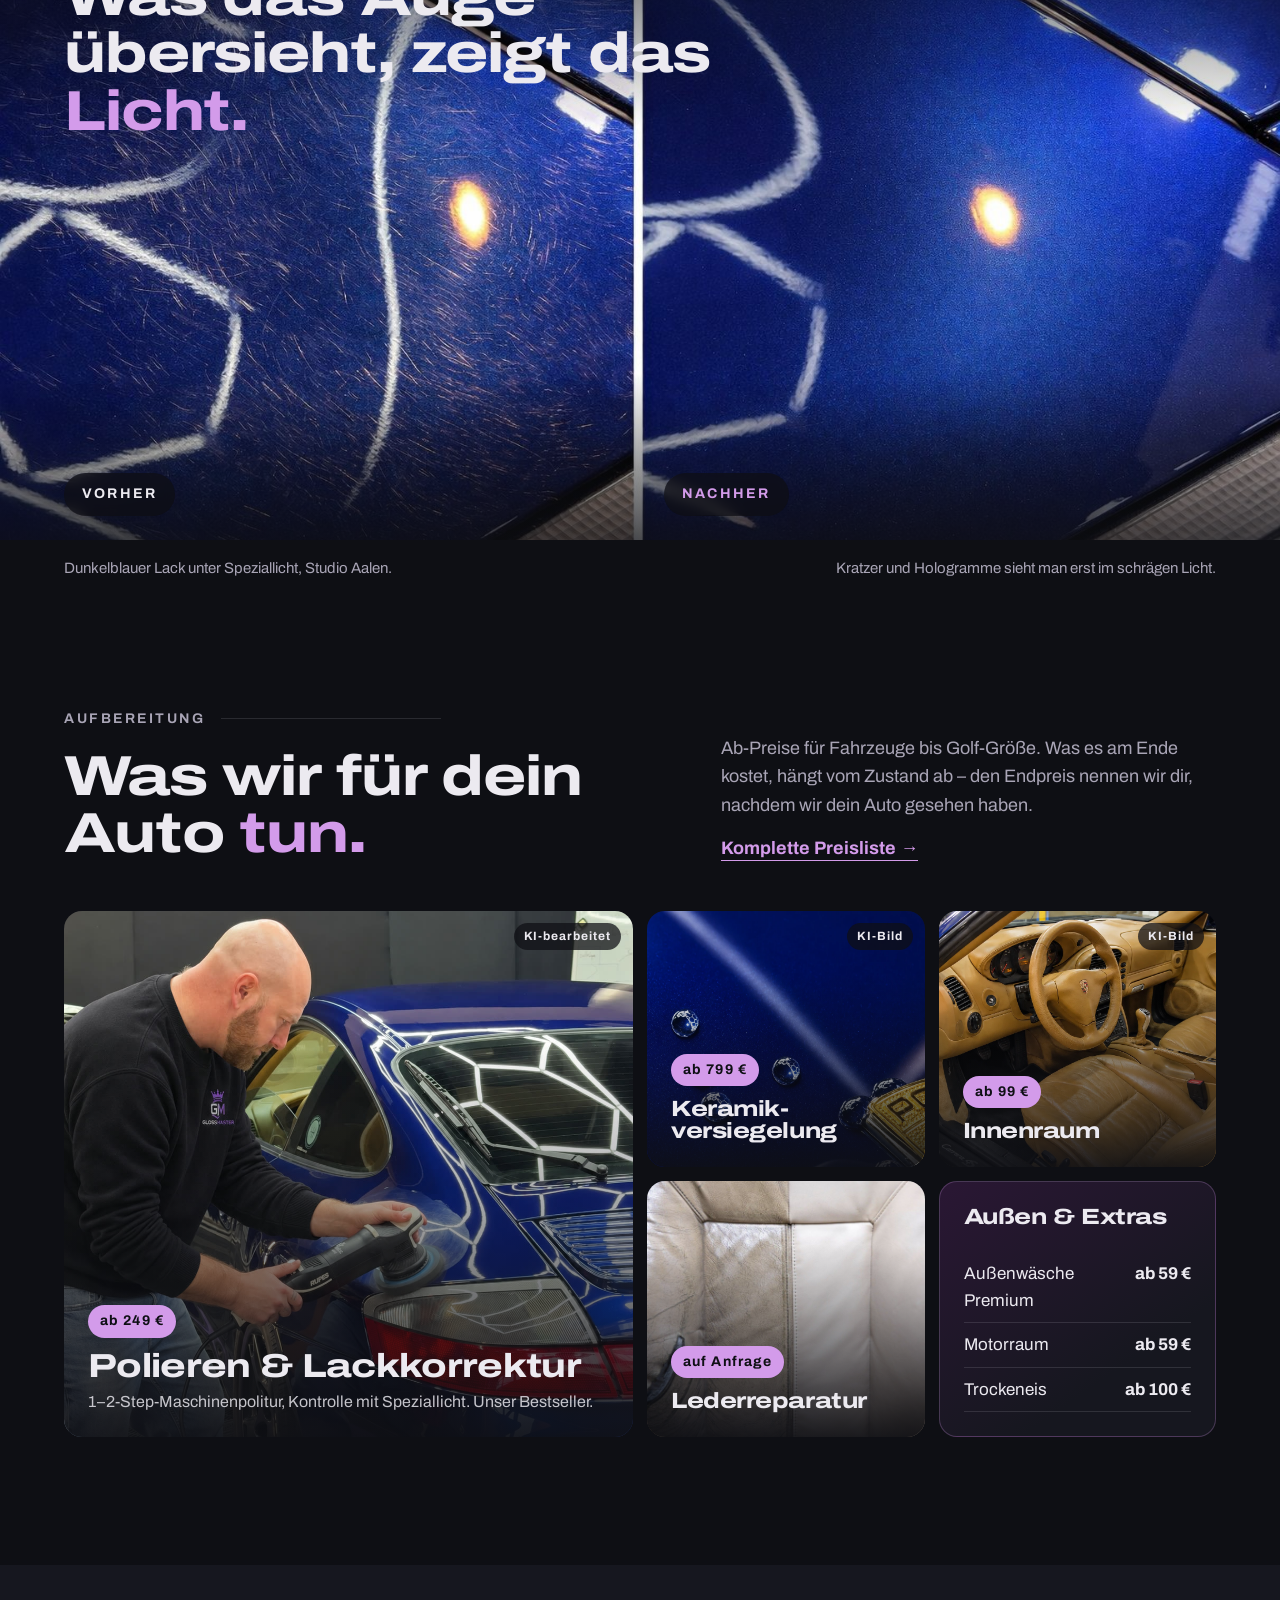
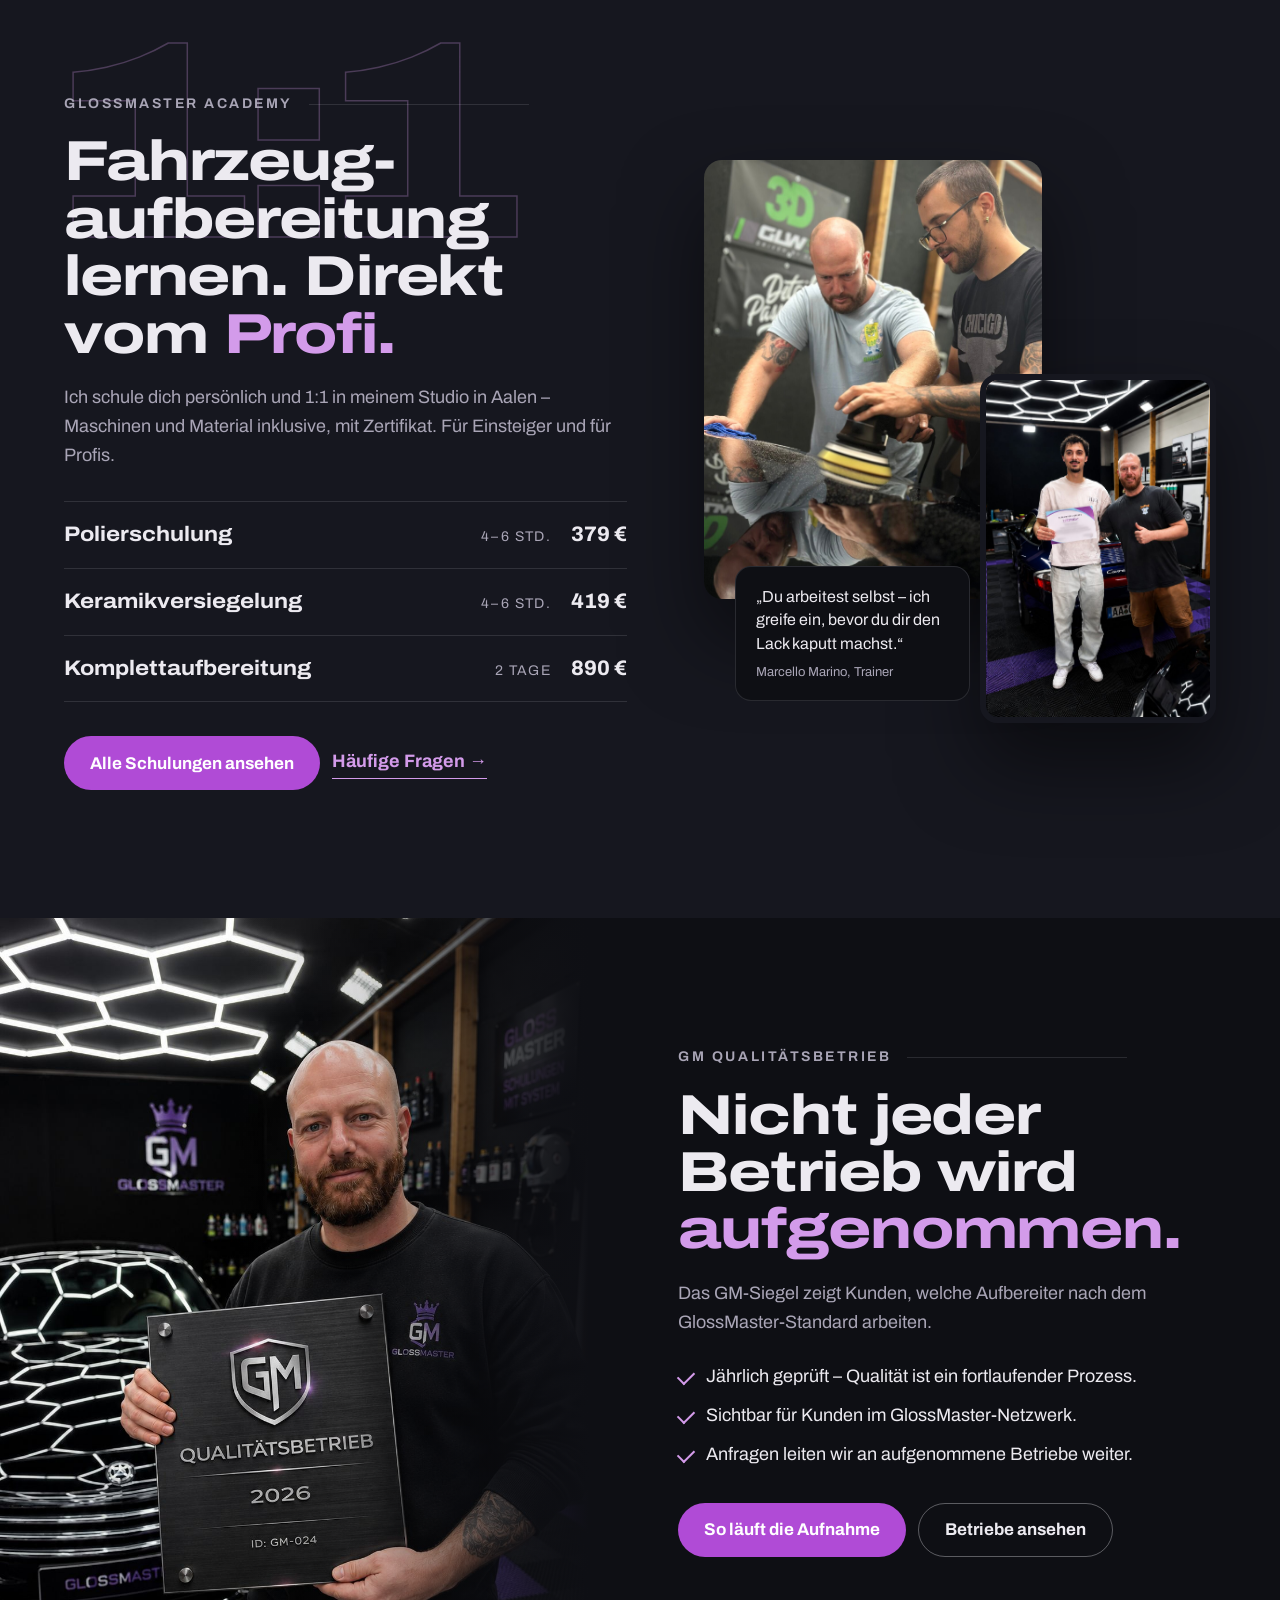
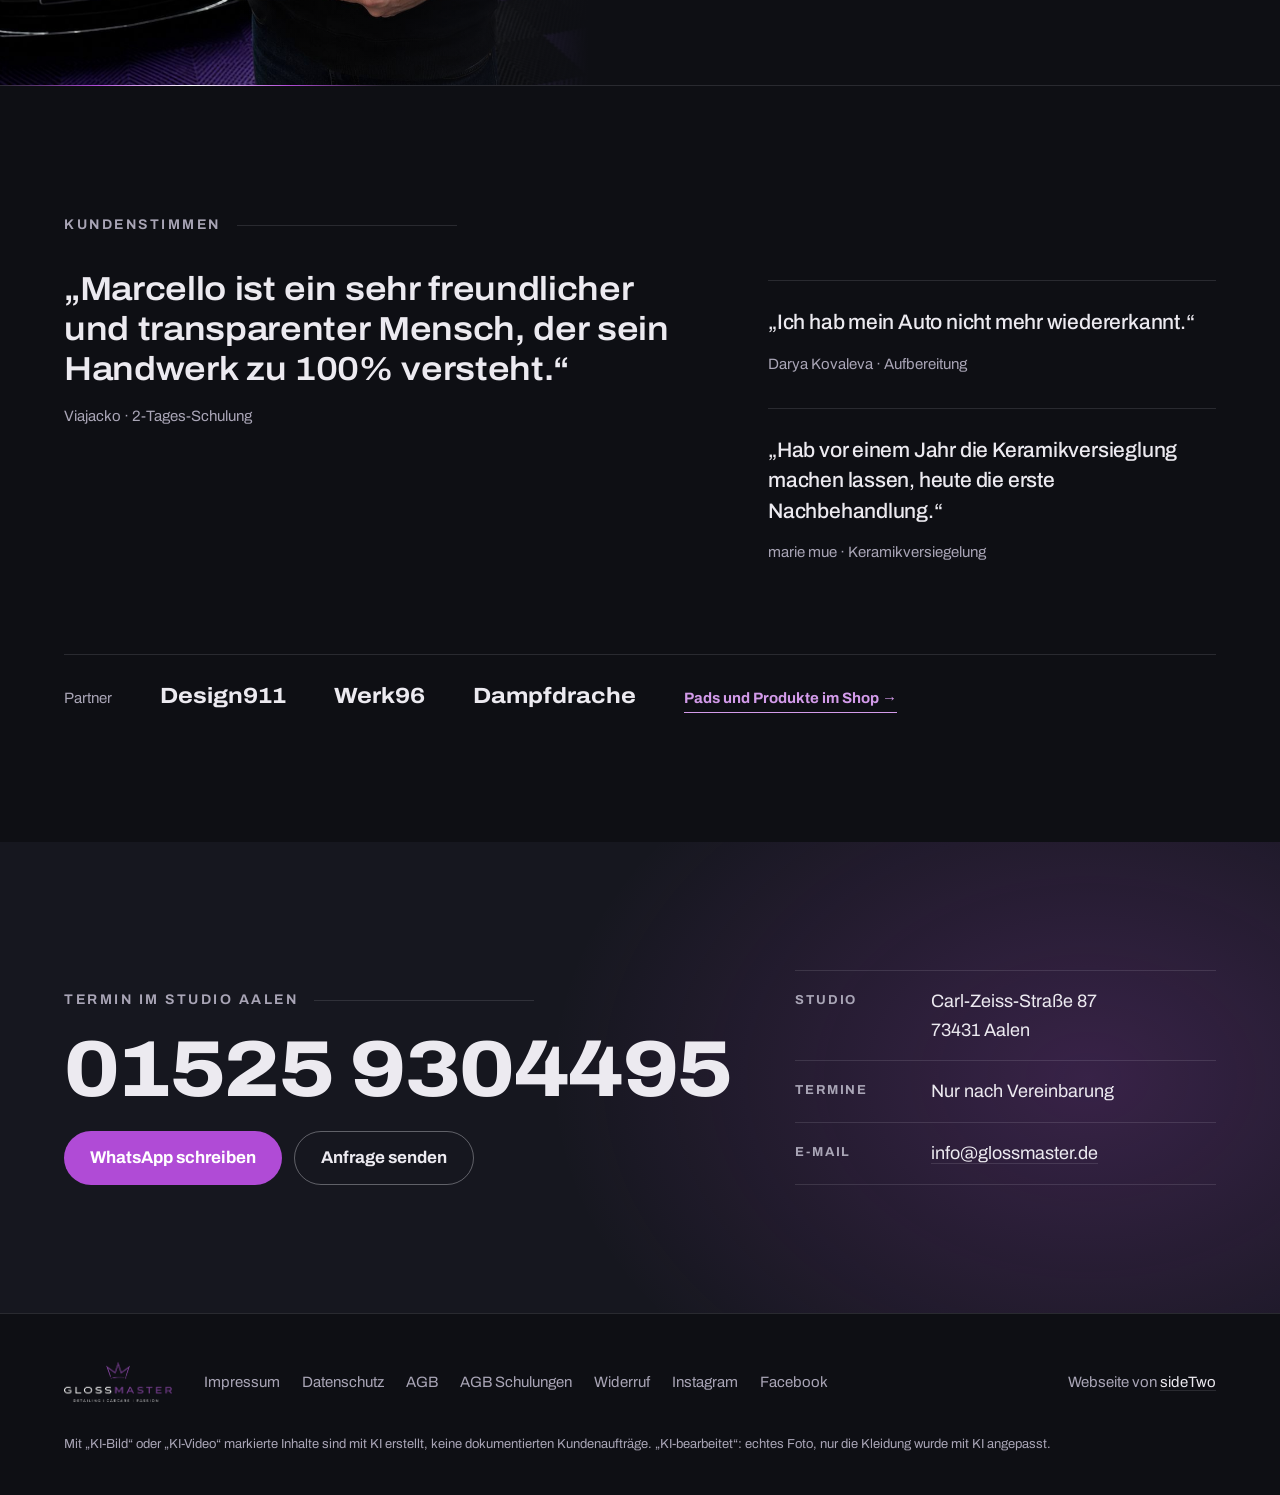
==== commit 78a5f5d0: "Keramik-Kachel: Tropfenmotiv originalgetreu rekonstruiert" ====
--- a/a-streiflicht/index.html
+++ b/a-streiflicht/index.html
@@ -274,7 +274,7 @@
           <div class="kachel-text"><span class="preis">ab 249 €</span><h3>Polieren &amp; Lackkorrektur</h3><p>1–2-Step-Maschinenpolitur, Kontrolle mit Speziallicht. Unser Bestseller.</p></div>
         </a>
         <a class="kachel" href="preisliste/#keramik">
-          <img src="../assets/bilder/aufbereitung-keramik-tropfen.webp" alt="Wassertropfen perlen auf der blauen Porsche-Haube ab" loading="lazy" />
+          <img src="../assets/bilder/aufbereitung-keramik-tropfen-ki.webp" alt="KI-Symbolbild: Wassertropfen auf einer blauen Porsche-Haube" loading="lazy" /><span class="ki-marke">KI-Bild</span>
           <div class="kachel-text"><span class="preis">ab 799 €</span><h3>Keramik&shy;versiegelung</h3></div>
         </a>
         <a class="kachel" href="preisliste/#innen">
